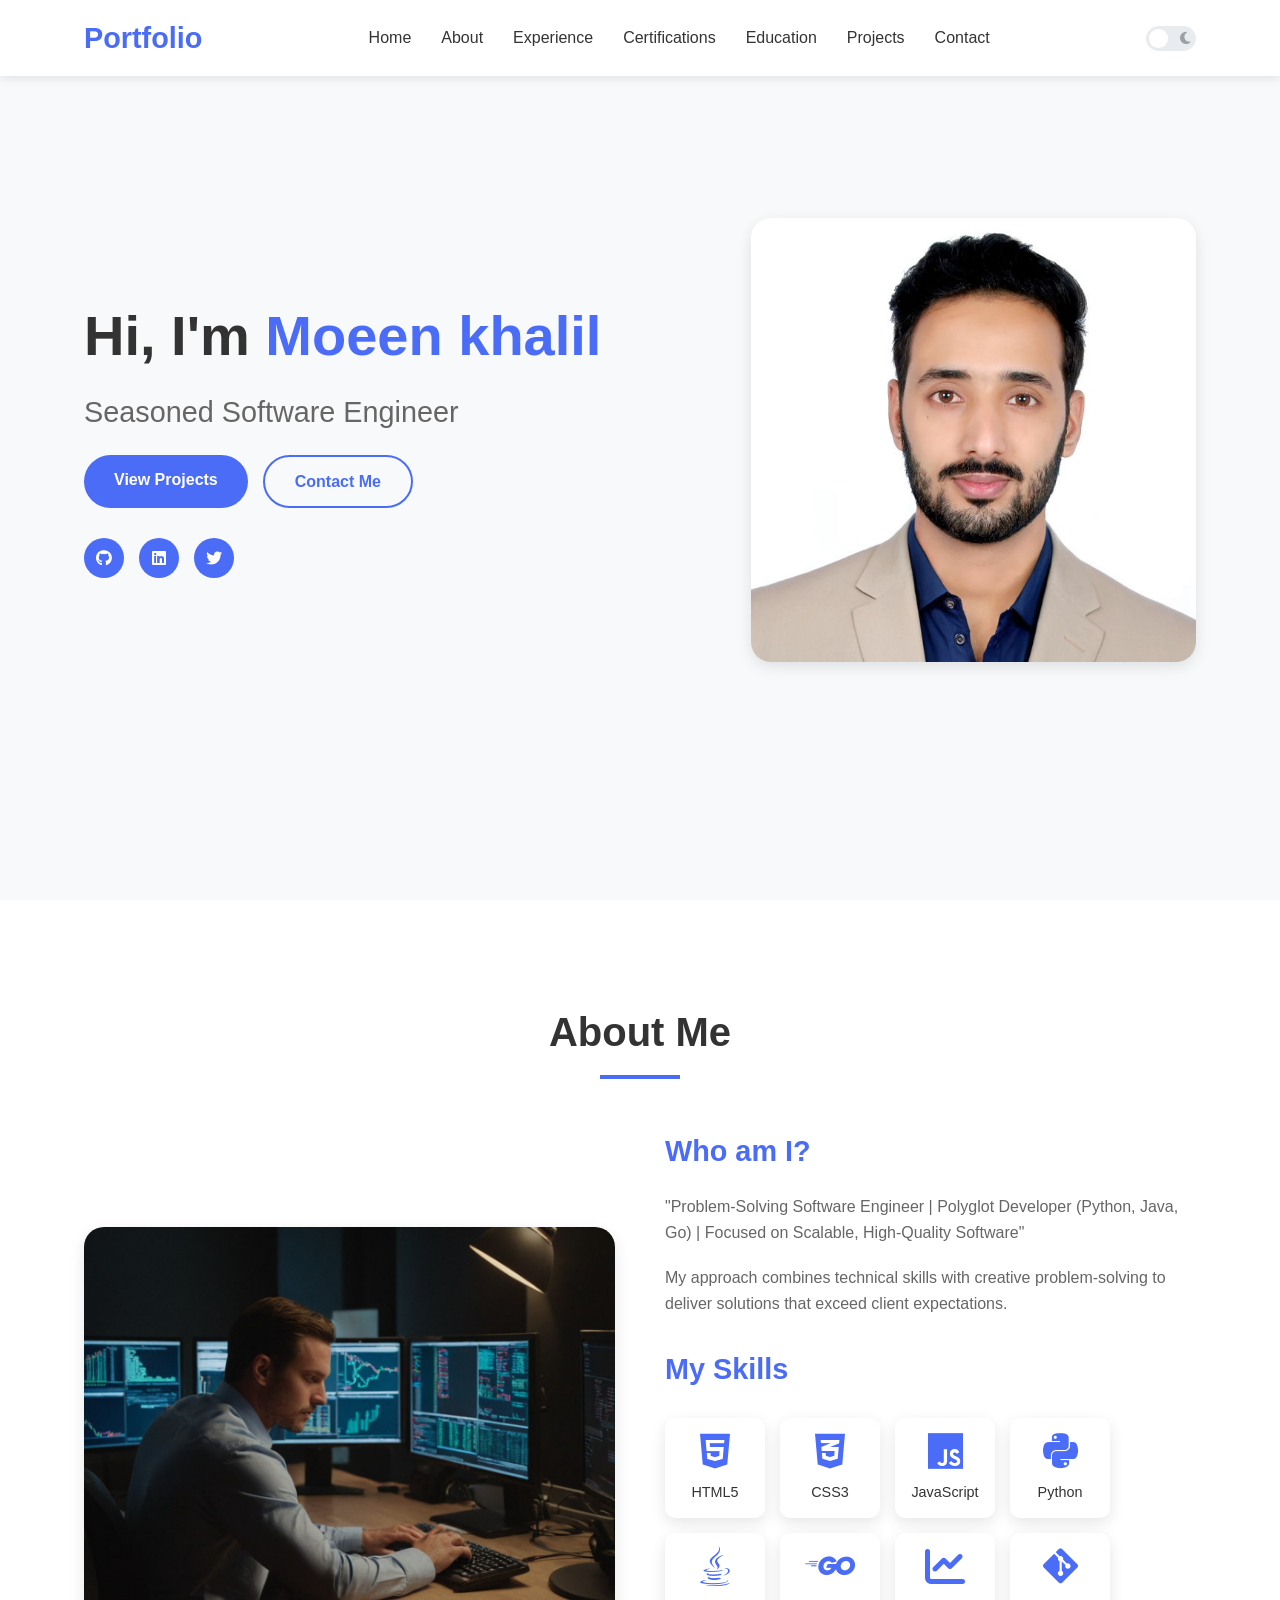
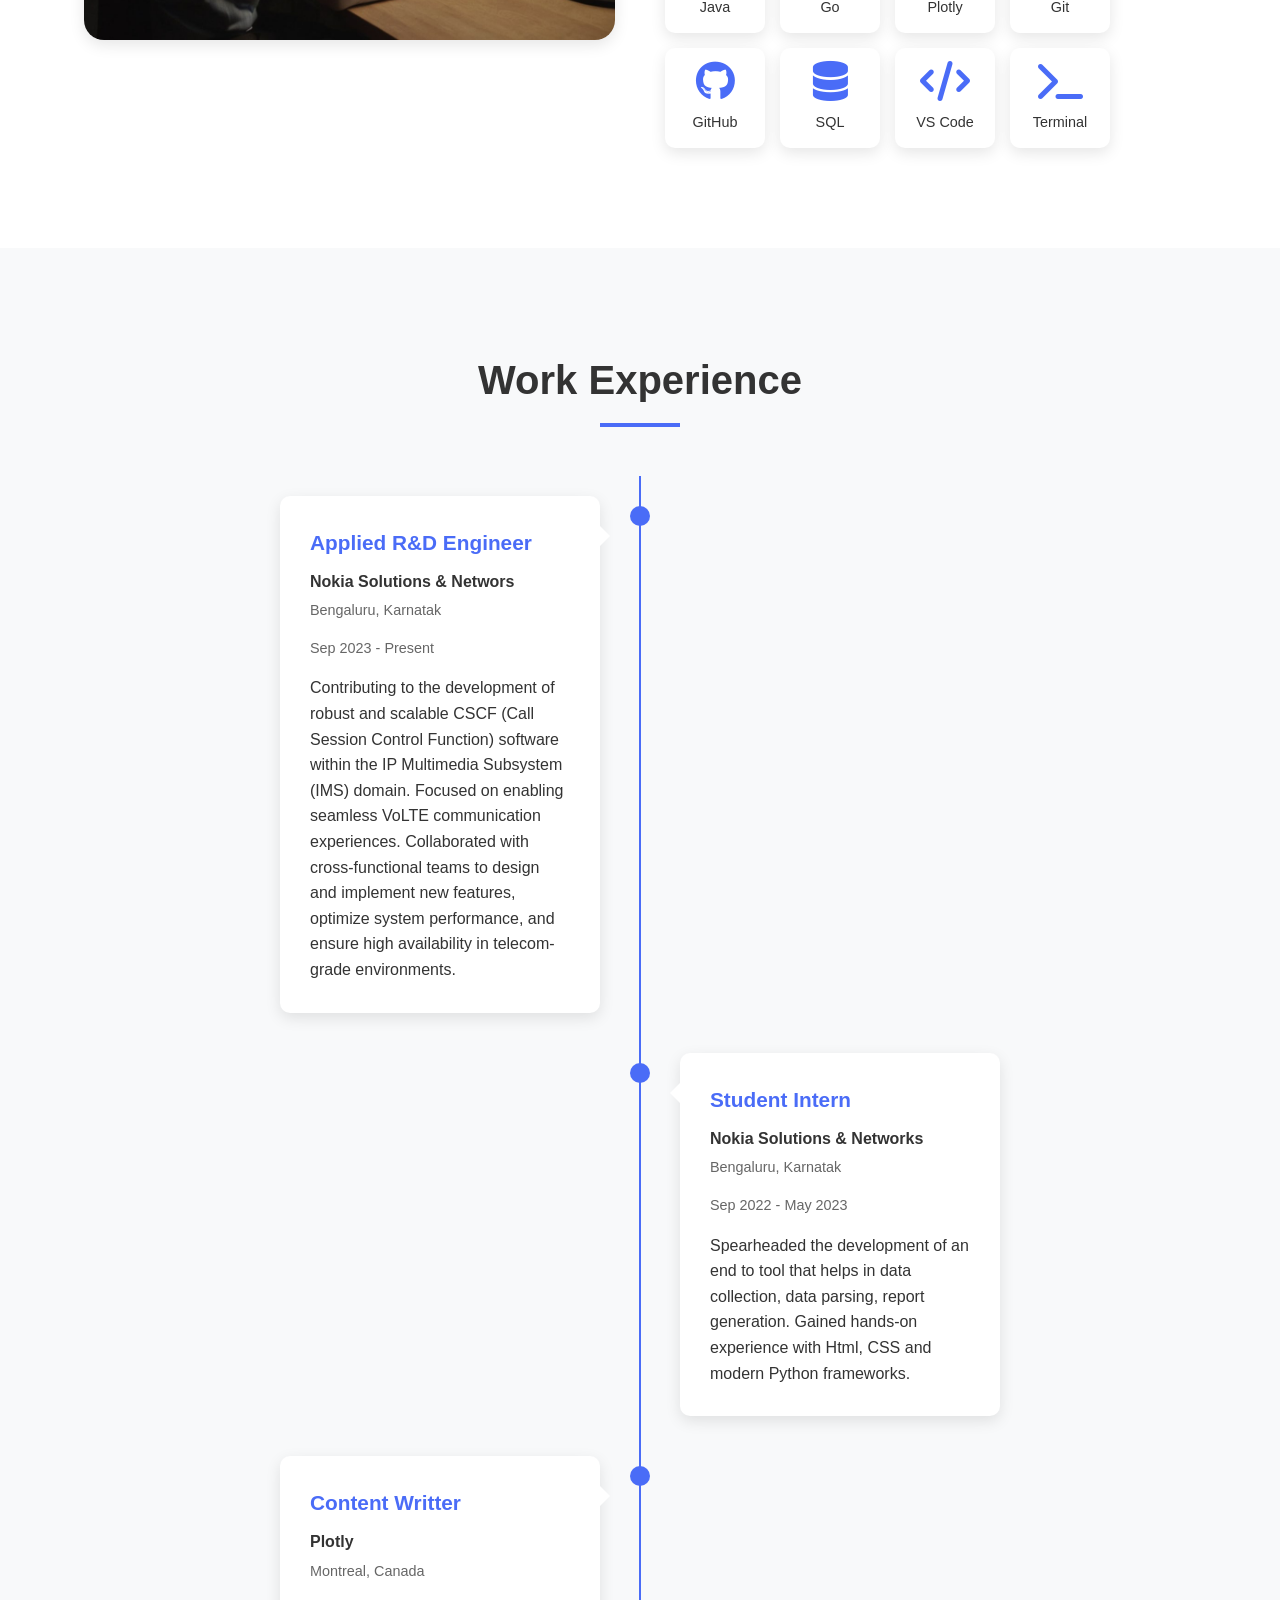
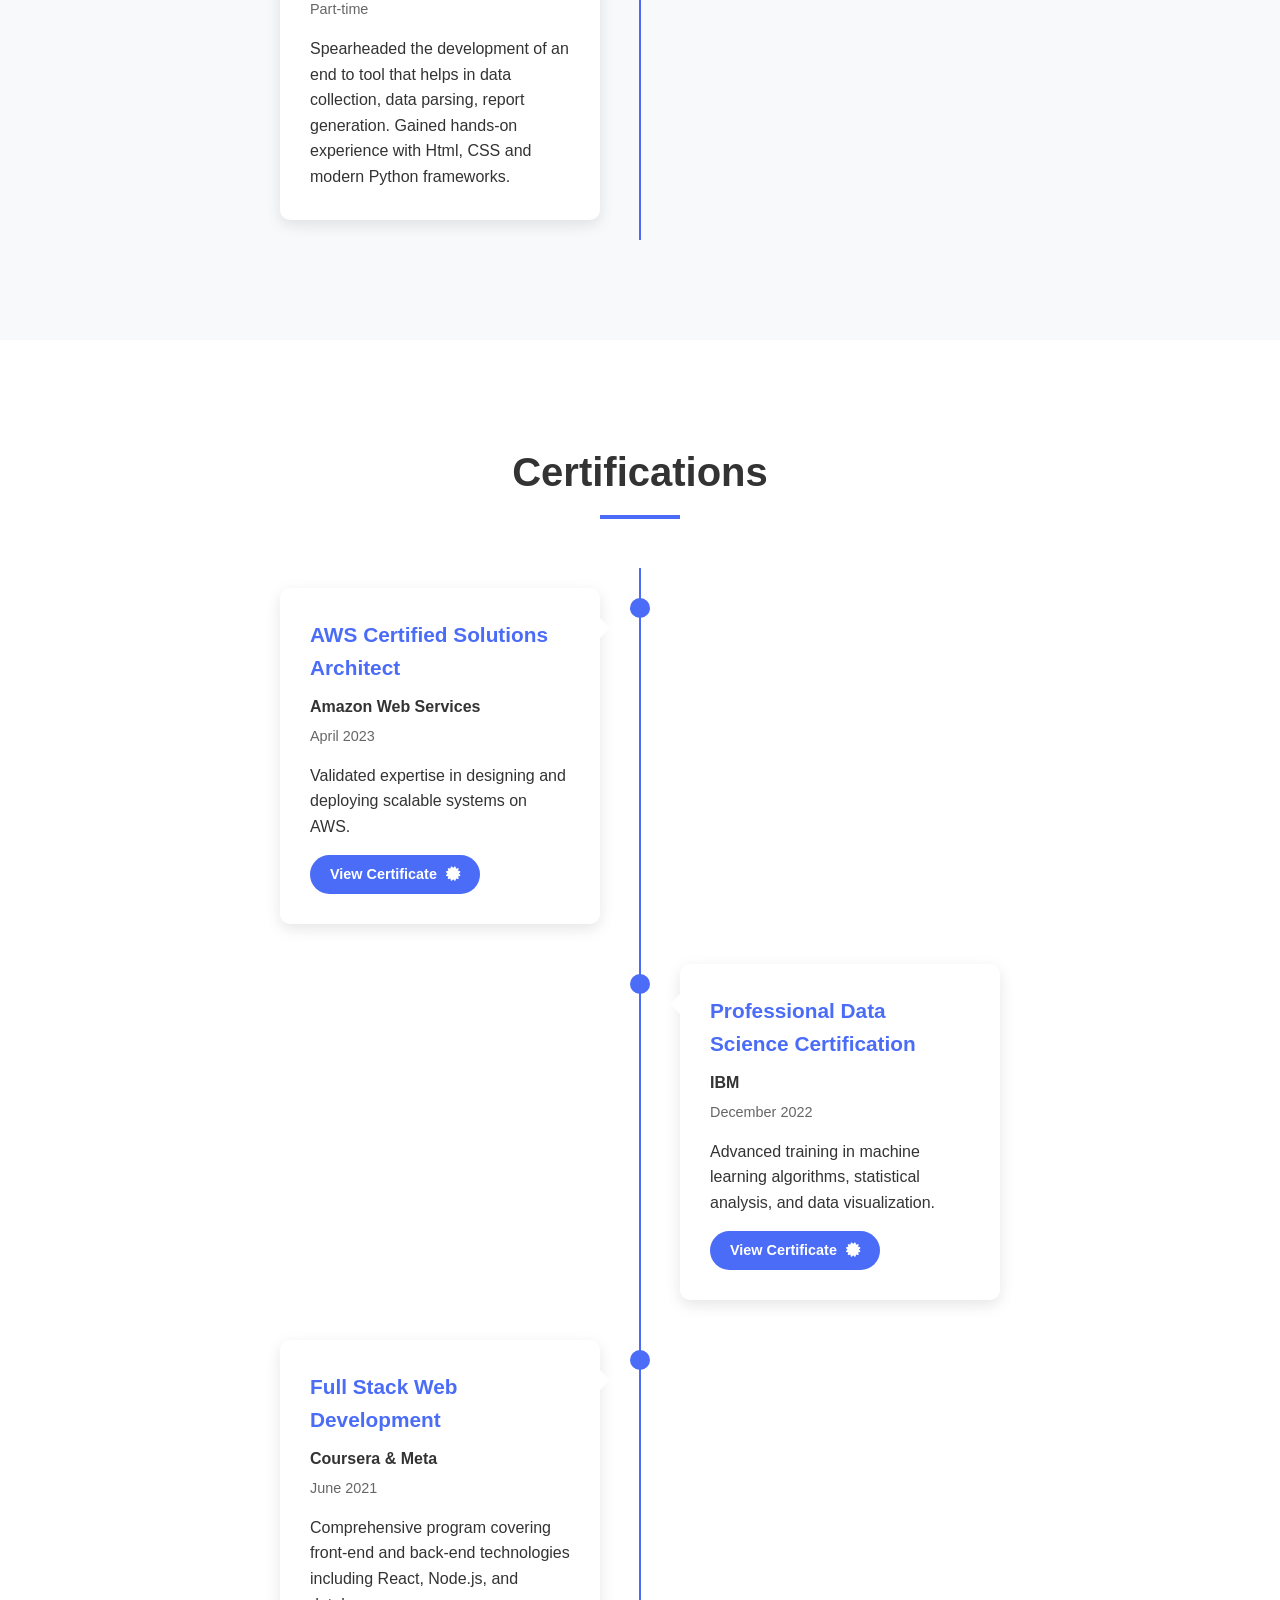
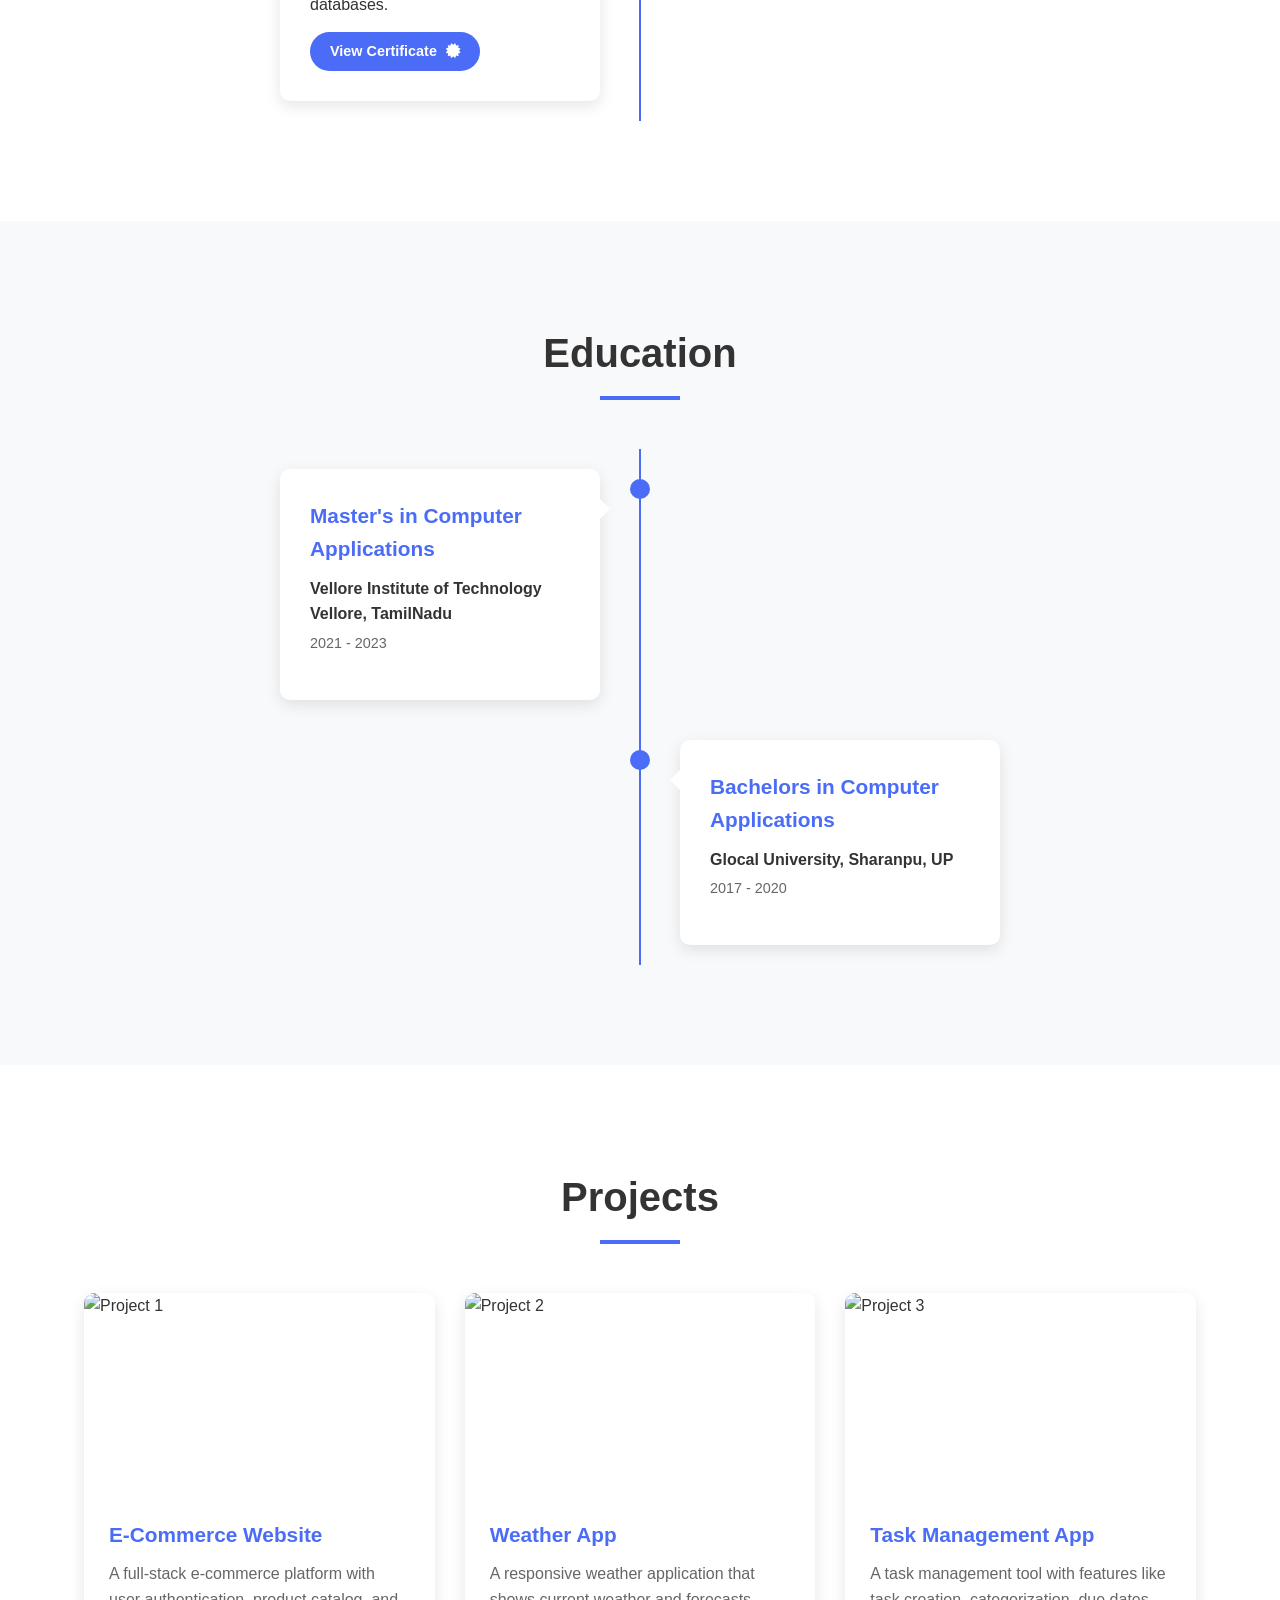
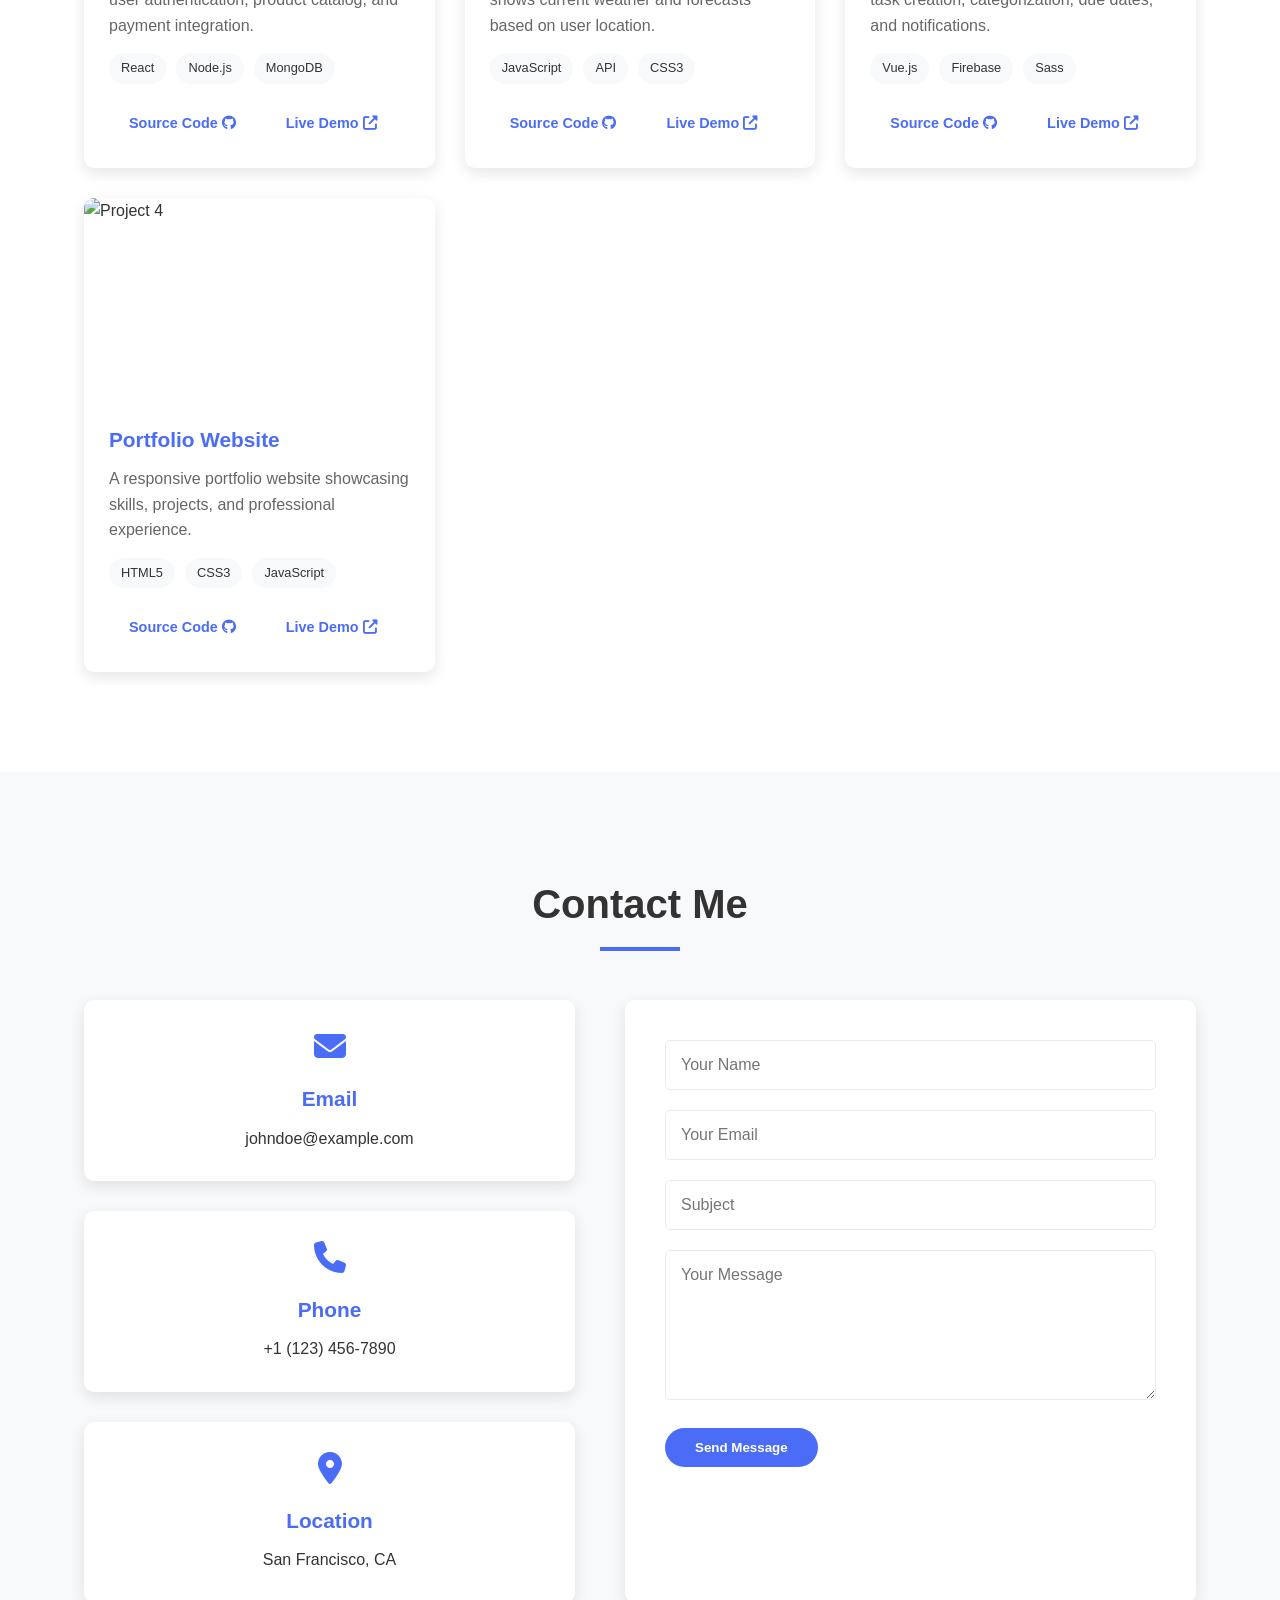
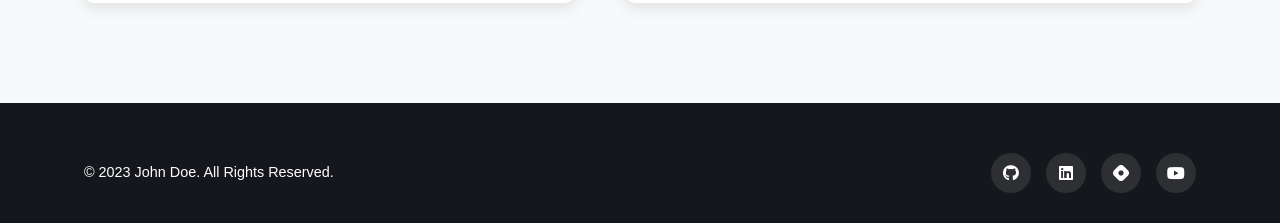
==== index.html @ 7e14ad63 "Initial commit: upload portfolio project" ====
<!DOCTYPE html>
<html lang="en">
<head>
    <meta charset="UTF-8">
    <meta name="viewport" content="width=device-width, initial-scale=1.0">
    <title>My Portfolio</title>
    <link rel="stylesheet" href="css/styles.css">
    <link rel="stylesheet" href="https://cdnjs.cloudflare.com/ajax/libs/font-awesome/6.4.0/css/all.min.css">
</head>
<body>
    <!-- Header Section -->
    <header>
        <div class="container">
            <nav>
                <div class="logo">
                    <h1>Portfolio</h1>
                </div>
                <ul class="nav-links">
                    <li><a href="#home">Home</a></li>
                    <li><a href="#about">About</a></li>
                    <li><a href="#experience">Experience</a></li>
                    <li><a href="#certifications">Certifications</a></li>
                    <li><a href="#education">Education</a></li>
                    <li><a href="#projects">Projects</a></li>
                    <li><a href="#contact">Contact</a></li>
                </ul>
                <div class="theme-toggle">
                    <input type="checkbox" id="theme-toggle-checkbox">
                    <label for="theme-toggle-checkbox" class="theme-toggle-label">
                        <i class="fas fa-sun"></i>
                        <i class="fas fa-moon"></i>
                        <span class="toggle-ball"></span>
                    </label>
                </div>
                <div class="hamburger">
                    <div class="bar"></div>
                    <div class="bar"></div>
                    <div class="bar"></div>
                </div>
            </nav>
        </div>
    </header>

    <!-- Hero Section -->
    <section id="home" class="hero">
        <div class="container">
            <div class="hero-content">
                <h1>Hi, I'm <span class="highlight">Moeen khalil</span></h1>
                <h2>Seasoned Software Engineer</h2>
                <!-- <p>I create beautiful and functional websites with modern technologies.</p> -->
                <div class="hero-buttons">
                    <a href="#projects" class="btn btn-primary">View Projects</a>
                    <a href="#contact" class="btn btn-secondary">Contact Me</a>
                </div>
                <div class="social-links">
                    <a href="https://github.com/moeen-ul-islam" target="_blank"><i class="fab fa-github"></i></a>
                    <a href="https://www.linkedin.com/in/moeenkhalil/" target="_blank"><i class="fab fa-linkedin"></i></a>
                    <a href="https://x.com/@moeenulislam_" target="_blank"><i class="fab fa-twitter"></i></a>
                    <!-- <a href="#" target="_blank"><i class="fab fa-instagram"></i></a> -->
                </div>
            </div>
            <div class="hero-image">
                <img src="images/profile.jpg" alt="Profile Photo">
            </div>
        </div>
    </section>

    <!-- About Section -->
    <section id="about" class="about">
        <div class="container">
            <h2 class="section-title">About Me</h2>
            <div class="about-content">
                <div class="about-image">
                    <img src="images/about.jpg" alt="About Me">
                </div>
                <div class="about-text">
                    <h3>Who am I?</h3>
                    <p>"Problem-Solving Software Engineer | Polyglot Developer (Python, Java, Go) | Focused on Scalable, High-Quality Software"</p>
                    <p>My approach combines technical skills with creative problem-solving to deliver solutions that exceed client expectations.</p>
                    <div class="skills">
                        <h3>My Skills</h3>
                        <div class="skills-container">
                            <!-- Programming Languages -->
                            <div class="skill-card">
                                <i class="fab fa-html5"></i>
                                <span>HTML5</span>
                            </div>
                            <div class="skill-card">
                                <i class="fab fa-css3-alt"></i>
                                <span>CSS3</span>
                            </div>
                            <div class="skill-card">
                                <i class="fab fa-js"></i>
                                <span>JavaScript</span>
                            </div>
                            <div class="skill-card">
                                <i class="fab fa-python"></i>
                                <span>Python</span>
                            </div>
                            <div class="skill-card">
                                <i class="fab fa-java"></i>
                                <span>Java</span>
                            </div>
                            
                            <!-- Frameworks & Libraries -->
                            <div class="skill-card">
                                <i class="fab fa-golang"></i>
                                <span>Go</span>
                            </div>
                            <div class="skill-card">
                                <i class="fas fa-chart-line"></i>
                                <span>Plotly</span>
                            </div>
                            
                            <!-- Tools & Technologies -->
                            <div class="skill-card">
                                <i class="fab fa-git-alt"></i>
                                <span>Git</span>
                            </div>
                            <div class="skill-card">
                                <i class="fab fa-github"></i>
                                <span>GitHub</span>
                            </div>
                            <div class="skill-card">
                                <i class="fas fa-database"></i>
                                <span>SQL</span>
                            </div>
                            <div class="skill-card">
                                <i class="fas fa-code"></i>
                                <span>VS Code</span>
                            </div>
                            <div class="skill-card">
                                <i class="fas fa-terminal"></i>
                                <span>Terminal</span>
                            </div>
                        </div>
                    </div>
                </div>
            </div>
        </div>
    </section>

    <!-- Experience Section -->
    <section id="experience" class="experience">
        <div class="container">
            <h2 class="section-title">Work Experience</h2>
            <div class="timeline">
                <div class="timeline-item">
                    <div class="timeline-dot"></div>
                    <div class="timeline-content">
                        <h3>Applied R&D Engineer</h3>
                        <h4>Nokia Solutions & Networs</h4>
                        <p class="period">Bengaluru, Karnatak</p>
                        <p class="period">Sep 2023 - Present</p>
                        <p>Contributing to the development of robust and scalable CSCF (Call Session Control Function) software within the IP Multimedia Subsystem (IMS) domain. Focused on enabling seamless VoLTE communication experiences. Collaborated with cross-functional teams to design and implement new features, optimize system performance, and ensure high availability in telecom-grade environments.</p>
                    </div>
                </div>
                <div class="timeline-item">
                    <div class="timeline-dot"></div>
                    <div class="timeline-content">
                        <h3>Student Intern</h3>
                        <h4>Nokia Solutions & Networks</h4>
                        <p class="period">Bengaluru, Karnatak</p>
                        <p class="period">Sep 2022 - May 2023</p>
                        <p>Spearheaded the development of an end to tool that helps in data collection, data parsing, report generation. Gained hands-on experience with Html, CSS and modern Python frameworks.</p>
                    </div>
                </div>
                <div class="timeline-item">
                    <div class="timeline-dot"></div>
                    <div class="timeline-content">
                        <h3>Content Writter</h3>
                        <h4>Plotly</h4>
                        <p class="period">Montreal, Canada</p>
                        <p class="period">Part-time</p>
                        <p>Spearheaded the development of an end to tool that helps in data collection, data parsing, report generation. Gained hands-on experience with Html, CSS and modern Python frameworks.</p>
                    </div>
                </div>
            </div>
        </div>
    </section>

    <!-- Certifications Section -->
    <section id="certifications" class="certifications">
        <div class="container">
            <h2 class="section-title">Certifications</h2>
            <div class="timeline">
                <div class="timeline-item">
                    <div class="timeline-dot"></div>
                    <div class="timeline-content">
                        <h3>AWS Certified Solutions Architect</h3>
                        <h4>Amazon Web Services</h4>
                        <p class="period">April 2023</p>
                        <p>Validated expertise in designing and deploying scalable systems on AWS.</p>
                        <a href="#" target="_blank" class="btn btn-sm cert-btn">View Certificate <i class="fas fa-certificate"></i></a>
                    </div>
                </div>
                <div class="timeline-item">
                    <div class="timeline-dot"></div>
                    <div class="timeline-content">
                        <h3>Professional Data Science Certification</h3>
                        <h4>IBM</h4>
                        <p class="period">December 2022</p>
                        <p>Advanced training in machine learning algorithms, statistical analysis, and data visualization.</p>
                        <a href="#" target="_blank" class="btn btn-sm cert-btn">View Certificate <i class="fas fa-certificate"></i></a>
                    </div>
                </div>
                <div class="timeline-item">
                    <div class="timeline-dot"></div>
                    <div class="timeline-content">
                        <h3>Full Stack Web Development</h3>
                        <h4>Coursera & Meta</h4>
                        <p class="period">June 2021</p>
                        <p>Comprehensive program covering front-end and back-end technologies including React, Node.js, and databases.</p>
                        <a href="#" target="_blank" class="btn btn-sm cert-btn">View Certificate <i class="fas fa-certificate"></i></a>
                    </div>
                </div>
            </div>
        </div>
    </section>

    <!-- Education Section -->
    <section id="education" class="education">
        <div class="container">
            <h2 class="section-title">Education</h2>
            <div class="timeline">
                <div class="timeline-item">
                    <div class="timeline-dot"></div>
                    <div class="timeline-content">
                        <h3>Master's in Computer Applications</h3>
                        <h4>Vellore Institute of Technology Vellore, TamilNadu</h4>
                        <p class="period">2021 - 2023</p>
                        <!-- <p>DSA, DBMS, OOSE, Java, Python</p> -->
                    </div>
                </div>
                <div class="timeline-item">
                    <div class="timeline-dot"></div>
                    <div class="timeline-content">
                        <h3>Bachelors in Computer Applications</h3>
                        <h4>Glocal University, Sharanpu, UP</h4>
                        <p class="period">2017 - 2020</p>
                        <!-- <p>Focused on software development methodologies and full-stack development.</p> -->
                    </div>
                </div>
            </div>
        </div>
    </section>

    <!-- Projects Section -->
    <section id="projects" class="projects">
        <div class="container">
            <h2 class="section-title">Projects</h2>
            <div class="projects-grid">
                <div class="project-card">
                    <div class="project-image">
                        <img src="images/project1.jpg" alt="Project 1">
                    </div>
                    <div class="project-info">
                        <h3>E-Commerce Website</h3>
                        <p>A full-stack e-commerce platform with user authentication, product catalog, and payment integration.</p>
                        <div class="tech-stack">
                            <span>React</span>
                            <span>Node.js</span>
                            <span>MongoDB</span>
                        </div>
                        <div class="project-links">
                            <a href="https://github.com" target="_blank" class="btn btn-sm">Source Code <i class="fab fa-github"></i></a>
                            <a href="#" target="_blank" class="btn btn-sm">Live Demo <i class="fas fa-external-link-alt"></i></a>
                        </div>
                    </div>
                </div>
                <div class="project-card">
                    <div class="project-image">
                        <img src="images/project2.jpg" alt="Project 2">
                    </div>
                    <div class="project-info">
                        <h3>Weather App</h3>
                        <p>A responsive weather application that shows current weather and forecasts based on user location.</p>
                        <div class="tech-stack">
                            <span>JavaScript</span>
                            <span>API</span>
                            <span>CSS3</span>
                        </div>
                        <div class="project-links">
                            <a href="https://github.com" target="_blank" class="btn btn-sm">Source Code <i class="fab fa-github"></i></a>
                            <a href="#" target="_blank" class="btn btn-sm">Live Demo <i class="fas fa-external-link-alt"></i></a>
                        </div>
                    </div>
                </div>
                <div class="project-card">
                    <div class="project-image">
                        <img src="images/project3.jpg" alt="Project 3">
                    </div>
                    <div class="project-info">
                        <h3>Task Management App</h3>
                        <p>A task management tool with features like task creation, categorization, due dates, and notifications.</p>
                        <div class="tech-stack">
                            <span>Vue.js</span>
                            <span>Firebase</span>
                            <span>Sass</span>
                        </div>
                        <div class="project-links">
                            <a href="https://github.com" target="_blank" class="btn btn-sm">Source Code <i class="fab fa-github"></i></a>
                            <a href="#" target="_blank" class="btn btn-sm">Live Demo <i class="fas fa-external-link-alt"></i></a>
                        </div>
                    </div>
                </div>
                <div class="project-card">
                    <div class="project-image">
                        <img src="images/project4.jpg" alt="Project 4">
                    </div>
                    <div class="project-info">
                        <h3>Portfolio Website</h3>
                        <p>A responsive portfolio website showcasing skills, projects, and professional experience.</p>
                        <div class="tech-stack">
                            <span>HTML5</span>
                            <span>CSS3</span>
                            <span>JavaScript</span>
                        </div>
                        <div class="project-links">
                            <a href="https://github.com" target="_blank" class="btn btn-sm">Source Code <i class="fab fa-github"></i></a>
                            <a href="#" target="_blank" class="btn btn-sm">Live Demo <i class="fas fa-external-link-alt"></i></a>
                        </div>
                    </div>
                </div>
            </div>
        </div>
    </section>

    <!-- Contact Section -->
    <section id="contact" class="contact">
        <div class="container">
            <h2 class="section-title">Contact Me</h2>
            <div class="contact-content">
                <div class="contact-info">
                    <div class="contact-item">
                        <i class="fas fa-envelope"></i>
                        <h3>Email</h3>
                        <p>johndoe@example.com</p>
                    </div>
                    <div class="contact-item">
                        <i class="fas fa-phone"></i>
                        <h3>Phone</h3>
                        <p>+1 (123) 456-7890</p>
                    </div>
                    <div class="contact-item">
                        <i class="fas fa-map-marker-alt"></i>
                        <h3>Location</h3>
                        <p>San Francisco, CA</p>
                    </div>
                </div>
                <div class="contact-form">
                    <form id="contact-form" action="https://formsubmit.co/your-email@example.com" method="POST">
                        <!-- FormSubmit configuration -->
                        <input type="hidden" name="_subject" value="New Portfolio Contact!">
                        <input type="hidden" name="_template" value="table">
                        <input type="hidden" name="_captcha" value="false">
                        <input type="hidden" name="_next" value="https://yourwebsite.com/thanks.html">
                        
                        <div class="form-group">
                            <input type="text" id="name" name="name" placeholder="Your Name" required>
                        </div>
                        <div class="form-group">
                            <input type="email" id="email" name="email" placeholder="Your Email" required>
                        </div>
                        <div class="form-group">
                            <input type="text" id="subject" name="subject" placeholder="Subject" required>
                        </div>
                        <div class="form-group">
                            <textarea id="message" name="message" placeholder="Your Message" required></textarea>
                        </div>
                        <button type="submit" class="btn btn-primary">Send Message</button>
                    </form>
                </div>
            </div>
        </div>
    </section>

    <!-- Footer -->
    <footer>
        <div class="container">
            <div class="footer-content">
                <div class="copyright">
                    <p>&copy; 2023 John Doe. All Rights Reserved.</p>
                </div>
                <div class="social-links">
                    <a href="#" target="_blank"><i class="fab fa-github"></i></a>
                    <a href="#" target="_blank"><i class="fab fa-linkedin"></i></a>
                    <a href="#" target="_blank"><i class="fab fa-hashnode"></i></a>
                    <a href="#" target="_blank"><i class="fab fa-youtube"></i></a>
                </div>
            </div>
        </div>
    </footer>

    <script src="js/script.js"></script>
</body>
</html>
---- css/styles.css ----
/* General Styles */
:root {
    /* Light Theme Colors (Default) */
    --primary-color: #4a6cf7;
    --primary-dark: #3755d3;
    --secondary-color: #15171c;
    --text-color: #333;
    --text-light: #666;
    --background-color: #fff;
    --background-alt: #f8f9fa;
    --border-color: #e9ecef;
    --card-bg: #fff;
    --success-color: #28a745;
    --danger-color: #dc3545;
    --warning-color: #ffc107;
    --max-width: 1200px;
    --transition: all 0.3s ease;
    --box-shadow: 0 5px 15px rgba(0, 0, 0, 0.1);
    --header-bg: rgba(255, 255, 255, 0.95);
    --toggle-bg: #e9ecef;
    --toggle-dark: #6e7985;
}

[data-theme="dark"] {
    /* Dark Theme Colors */
    --primary-color: #5c7bf7;
    --primary-dark: #4a6cf7;
    --secondary-color: #131419;
    --text-color: #f0f0f0;
    --text-light: #c0c0c0;
    --background-color: #1a1d23;
    --background-alt: #22262f;
    --border-color: #2d343f;
    --card-bg: #22262f;
    --box-shadow: 0 5px 15px rgba(0, 0, 0, 0.3);
    --header-bg: rgba(26, 29, 35, 0.95);
    --toggle-bg: #3a4151;
    --toggle-dark: #131419;
}

* {
    margin: 0;
    padding: 0;
    box-sizing: border-box;
}

html {
    scroll-behavior: smooth;
}

body {
    font-family: 'Segoe UI', Tahoma, Geneva, Verdana, sans-serif;
    line-height: 1.6;
    color: var(--text-color);
    background-color: var(--background-color);
    transition: background-color 0.3s ease, color 0.3s ease;
}

a {
    text-decoration: none;
    color: var(--primary-color);
    transition: var(--transition);
}

a:hover {
    color: var(--primary-dark);
}

ul {
    list-style: none;
}

img {
    max-width: 100%;
    height: auto;
}

.container {
    width: 90%;
    max-width: var(--max-width);
    margin: 0 auto;
    padding: 0 20px;
}

.section-title {
    text-align: center;
    font-size: 2.5rem;
    margin-bottom: 4rem;
    position: relative;
}

.section-title::after {
    content: '';
    display: block;
    width: 80px;
    height: 4px;
    background-color: var(--primary-color);
    position: absolute;
    bottom: -15px;
    left: 50%;
    transform: translateX(-50%);
}

section {
    padding: 100px 0;
}

section:nth-child(even) {
    background-color: var(--background-alt);
}

.btn {
    display: inline-block;
    padding: 12px 30px;
    border-radius: 50px;
    text-align: center;
    font-weight: 600;
    cursor: pointer;
    transition: var(--transition);
    border: none;
}

.btn-primary {
    background-color: var(--primary-color);
    color: white;
}

.btn-primary:hover {
    background-color: var(--primary-dark);
    color: white;
    transform: translateY(-3px);
    box-shadow: 0 5px 15px rgba(74, 108, 247, 0.4);
}

.btn-secondary {
    background-color: transparent;
    border: 2px solid var(--primary-color);
    color: var(--primary-color);
}

.btn-secondary:hover {
    background-color: var(--primary-color);
    color: white;
    transform: translateY(-3px);
}

.btn-sm {
    padding: 8px 20px;
    font-size: 0.9rem;
}

.highlight {
    color: var(--primary-color);
}

/* Theme Toggle Styles */
.theme-toggle {
    margin-left: 20px;
    position: relative;
    display: flex;
    align-items: center;
}

#theme-toggle-checkbox {
    opacity: 0;
    position: absolute;
}

.theme-toggle-label {
    width: 50px;
    height: 25px;
    background-color: var(--toggle-bg);
    border-radius: 50px;
    position: relative;
    cursor: pointer;
    display: flex;
    justify-content: space-between;
    align-items: center;
    padding: 0 5px;
    transition: background-color 0.3s ease;
}

.theme-toggle-label .fa-sun {
    color: #ffd43b;
    font-size: 14px;
}

.theme-toggle-label .fa-moon {
    color: #9aa0a6;
    font-size: 14px;
}

.toggle-ball {
    position: absolute;
    width: 19px;
    height: 19px;
    background-color: white;
    border-radius: 50%;
    left: 3px;
    transition: transform 0.3s ease, background-color 0.3s ease;
}

#theme-toggle-checkbox:checked + .theme-toggle-label {
    background-color: var(--toggle-dark);
}

#theme-toggle-checkbox:checked + .theme-toggle-label .toggle-ball {
    transform: translateX(25px);
    background-color: var(--primary-color);
}

/* Header Styles */
header {
    position: fixed;
    top: 0;
    left: 0;
    width: 100%;
    background-color: var(--header-bg);
    box-shadow: 0 2px 10px rgba(0, 0, 0, 0.1);
    padding: 15px 0;
    z-index: 1000;
    transition: var(--transition);
}

header.scrolled {
    padding: 10px 0;
    background-color: var(--header-bg);
}

nav {
    display: flex;
    justify-content: space-between;
    align-items: center;
}

.logo h1 {
    font-size: 1.8rem;
    font-weight: 700;
    color: var(--primary-color);
}

.nav-links {
    display: flex;
}

.nav-links li {
    margin-left: 30px;
}

.nav-links a {
    color: var(--text-color);
    font-weight: 500;
    position: relative;
}

.nav-links a:hover {
    color: var(--primary-color);
}

.nav-links a::after {
    content: '';
    position: absolute;
    left: 0;
    bottom: -5px;
    width: 0;
    height: 2px;
    background-color: var(--primary-color);
    transition: var(--transition);
}

.nav-links a:hover::after {
    width: 100%;
}

.hamburger {
    display: none;
    cursor: pointer;
    margin-left: 20px;
}

.bar {
    display: block;
    width: 25px;
    height: 3px;
    margin: 5px auto;
    background-color: var(--text-color);
    transition: var(--transition);
}

/* Hero Section Styles */
.hero {
    height: 100vh;
    display: flex;
    align-items: center;
    padding-top: 80px;
    background-color: var(--background-alt);
    position: relative;
}

.hero .container {
    display: flex;
    justify-content: space-between;
    align-items: center;
}

.hero-content {
    flex: 1;
    max-width: 600px;
}

.hero-content h1 {
    font-size: 3.5rem;
    margin-bottom: 20px;
    font-weight: 700;
    line-height: 1.2;
}

.hero-content h2 {
    font-size: 1.8rem;
    margin-bottom: 20px;
    color: var(--text-light);
    font-weight: 500;
}

.hero-content p {
    font-size: 1.1rem;
    margin-bottom: 30px;
    color: var(--text-light);
}

.hero-buttons {
    display: flex;
    gap: 15px;
    margin-bottom: 30px;
}

.social-links {
    display: flex;
    gap: 15px;
}

.social-links a {
    display: flex;
    align-items: center;
    justify-content: center;
    width: 40px;
    height: 40px;
    border-radius: 50%;
    background-color: var(--primary-color);
    color: white;
    transition: var(--transition);
}

.social-links a:hover {
    background-color: var(--primary-dark);
    transform: translateY(-3px);
}

.hero-image {
    flex: 1;
    display: flex;
    justify-content: flex-end;
}

.hero-image img {
    max-width: 80%;
    border-radius: 20px;
    box-shadow: var(--box-shadow);
}

/* About Section Styles */
.about-content {
    display: flex;
    gap: 50px;
    align-items: center;
}

.about-image {
    flex: 1;
}

.about-image img {
    border-radius: 20px;
    box-shadow: var(--box-shadow);
}

.about-text {
    flex: 1;
}

.about-text h3 {
    font-size: 1.8rem;
    margin-bottom: 20px;
    color: var(--primary-color);
}

.about-text p {
    margin-bottom: 20px;
    color: var(--text-light);
}

.skills {
    margin-top: 30px;
}

.skill-item {
    margin-bottom: 20px;
}

.skill-item span {
    display: block;
    margin-bottom: 10px;
    font-weight: 500;
}

.skill-bar {
    display: none;
}

/* Education & Experience Sections */
.timeline {
    position: relative;
    max-width: 800px;
    margin: 0 auto;
}

.timeline::after {
    content: '';
    position: absolute;
    top: 0;
    bottom: 0;
    left: 50%;
    width: 2px;
    background-color: var(--primary-color);
    transform: translateX(-50%);
}

.timeline-item {
    position: relative;
    width: 50%;
    padding: 20px 40px;
    box-sizing: border-box;
}

.timeline-item:nth-child(odd) {
    left: 0;
}

.timeline-item:nth-child(even) {
    left: 50%;
}

.timeline-dot {
    position: absolute;
    width: 20px;
    height: 20px;
    background-color: var(--primary-color);
    border-radius: 50%;
    top: 30px;
    z-index: 1;
}

.timeline-item:nth-child(odd) .timeline-dot {
    right: -10px;
}

.timeline-item:nth-child(even) .timeline-dot {
    left: -10px;
}

.timeline-content {
    background-color: var(--card-bg);
    padding: 30px;
    border-radius: 10px;
    box-shadow: var(--box-shadow);
    position: relative;
}

.timeline-item:nth-child(odd) .timeline-content::after {
    content: '';
    position: absolute;
    border: 10px solid transparent;
    border-left-color: var(--card-bg);
    right: -20px;
    top: 30px;
}

.timeline-item:nth-child(even) .timeline-content::after {
    content: '';
    position: absolute;
    border: 10px solid transparent;
    border-right-color: var(--card-bg);
    left: -20px;
    top: 30px;
}

.timeline-content h3 {
    color: var(--primary-color);
    margin-bottom: 10px;
    font-size: 1.3rem;
}

.timeline-content h4 {
    margin-bottom: 5px;
}

.timeline-content .period {
    color: var(--text-light);
    font-size: 0.9rem;
    margin-bottom: 15px;
}

/* Projects Section Styles */
.projects-grid {
    display: grid;
    grid-template-columns: repeat(auto-fill, minmax(340px, 1fr));
    gap: 30px;
}

.project-card {
    background-color: var(--card-bg);
    border-radius: 10px;
    overflow: hidden;
    box-shadow: var(--box-shadow);
    transition: var(--transition);
}

.project-card:hover {
    transform: translateY(-10px);
    box-shadow: 0 15px 30px rgba(0, 0, 0, 0.15);
}

.project-image {
    height: 200px;
    overflow: hidden;
}

.project-image img {
    width: 100%;
    height: 100%;
    object-fit: cover;
    transition: var(--transition);
}

.project-card:hover .project-image img {
    transform: scale(1.1);
}

.project-info {
    padding: 25px;
}

.project-info h3 {
    margin-bottom: 10px;
    font-size: 1.3rem;
    color: var(--primary-color);
}

.project-info p {
    margin-bottom: 15px;
    color: var(--text-light);
}

.tech-stack {
    display: flex;
    flex-wrap: wrap;
    gap: 10px;
    margin-bottom: 20px;
}

.tech-stack span {
    background-color: var(--background-alt);
    color: var(--text-color);
    padding: 5px 12px;
    border-radius: 50px;
    font-size: 0.8rem;
    font-weight: 500;
}

.project-links {
    display: flex;
    gap: 10px;
}

/* Contact Section Styles */
.contact-content {
    display: flex;
    gap: 50px;
}

.contact-info {
    flex: 1;
    display: flex;
    flex-direction: column;
    gap: 30px;
}

.contact-item {
    display: flex;
    flex-direction: column;
    background-color: var(--card-bg);
    padding: 30px;
    border-radius: 10px;
    box-shadow: var(--box-shadow);
    text-align: center;
    transition: var(--transition);
}

.contact-item:hover {
    transform: translateY(-5px);
    box-shadow: 0 10px 25px rgba(0, 0, 0, 0.15);
}

.contact-item i {
    font-size: 2rem;
    color: var(--primary-color);
    margin-bottom: 20px;
}

.contact-item h3 {
    margin-bottom: 10px;
    font-size: 1.3rem;
    color: var(--primary-color);
}

.contact-form {
    flex: 1;
    background-color: var(--card-bg);
    padding: 40px;
    border-radius: 10px;
    box-shadow: var(--box-shadow);
}

.form-group {
    margin-bottom: 20px;
}

.form-group input,
.form-group textarea {
    width: 100%;
    padding: 15px;
    border: 1px solid var(--border-color);
    border-radius: 5px;
    font-family: inherit;
    font-size: 1rem;
    transition: var(--transition);
    background-color: var(--background-color);
    color: var(--text-color);
}

.form-group input:focus,
.form-group textarea:focus {
    outline: none;
    border-color: var(--primary-color);
}

.form-group textarea {
    height: 150px;
    resize: vertical;
}

/* Footer Styles */
footer {
    background-color: var(--secondary-color);
    color: white;
    padding: 50px 0 30px;
}

.footer-content {
    display: flex;
    justify-content: space-between;
    align-items: center;
}

.copyright p {
    font-size: 0.9rem;
}

footer .social-links a {
    background-color: rgba(255, 255, 255, 0.1);
}

footer .social-links a:hover {
    background-color: var(--primary-color);
}

/* Responsive Styles */
@media screen and (max-width: 992px) {
    .hero .container {
        flex-direction: column;
        text-align: center;
    }

    .hero-content {
        margin-bottom: 40px;
    }

    .hero-buttons {
        justify-content: center;
    }

    .social-links {
        justify-content: center;
    }

    .about-content {
        flex-direction: column;
    }

    .about-image {
        margin-bottom: 30px;
    }

    .timeline::after {
        left: 31px;
    }

    .timeline-item {
        width: 100%;
        padding-left: 70px;
        padding-right: 0;
    }

    .timeline-item:nth-child(even) {
        left: 0;
    }

    .timeline-item:nth-child(odd) .timeline-dot,
    .timeline-item:nth-child(even) .timeline-dot {
        left: 21px;
    }

    .timeline-item:nth-child(odd) .timeline-content::after {
        left: -20px;
        border-right-color: white;
        border-left-color: transparent;
    }

    .contact-content {
        flex-direction: column;
        gap: 30px;
    }

    .contact-info {
        flex-direction: row;
        flex-wrap: wrap;
    }

    .contact-item {
        flex-basis: calc(50% - 15px);
    }
}

@media screen and (max-width: 768px) {
    .hamburger {
        display: block;
    }

    .nav-links {
        position: fixed;
        top: -100%;
        left: 0;
        width: 100%;
        background-color: var(--background-color);
        flex-direction: column;
        align-items: center;
        padding: 20px 0;
        transition: var(--transition);
        box-shadow: 0 5px 10px rgba(0, 0, 0, 0.1);
    }

    .nav-links.active {
        top: 70px;
    }

    .nav-links li {
        margin: 15px 0;
    }

    .contact-item {
        flex-basis: 100%;
    }

    .footer-content {
        flex-direction: column;
        gap: 20px;
    }
    
    .theme-toggle {
        margin-right: 20px;
    }
}

@media screen and (max-width: 576px) {
    .section-title {
        font-size: 2rem;
        margin-bottom: 3rem;
    }

    .hero-content h1 {
        font-size: 2.5rem;
    }

    .hero-content h2 {
        font-size: 1.4rem;
    }

    .hero-buttons {
        flex-direction: column;
    }
}

/* Certification Button Styles */
.cert-btn {
    margin-top: 15px;
    display: inline-block;
    background-color: var(--primary-color);
    color: white;
}

.cert-btn:hover {
    background-color: var(--primary-dark);
    color: white;
    transform: translateY(-3px);
}

.cert-btn i {
    margin-left: 5px;
}

/* Skill Cards Styles */
.skills-container {
    display: flex;
    flex-wrap: wrap;
    gap: 15px;
    margin-top: 25px;
}

.skill-card {
    display: flex;
    flex-direction: column;
    align-items: center;
    justify-content: center;
    width: 100px;
    height: 100px;
    background-color: var(--card-bg);
    border-radius: 10px;
    box-shadow: var(--box-shadow);
    padding: 15px;
    transition: var(--transition);
}

.skill-card:hover {
    transform: translateY(-5px);
    box-shadow: 0 10px 25px rgba(0, 0, 0, 0.15);
    background-color: var(--primary-color);
    color: white;
}

.skill-card i {
    font-size: 2.5rem;
    margin-bottom: 10px;
    color: var(--primary-color);
    transition: var(--transition);
}

.skill-card:hover i {
    color: white;
}

.skill-card span {
    font-size: 0.9rem;
    font-weight: 500;
    text-align: center;
}
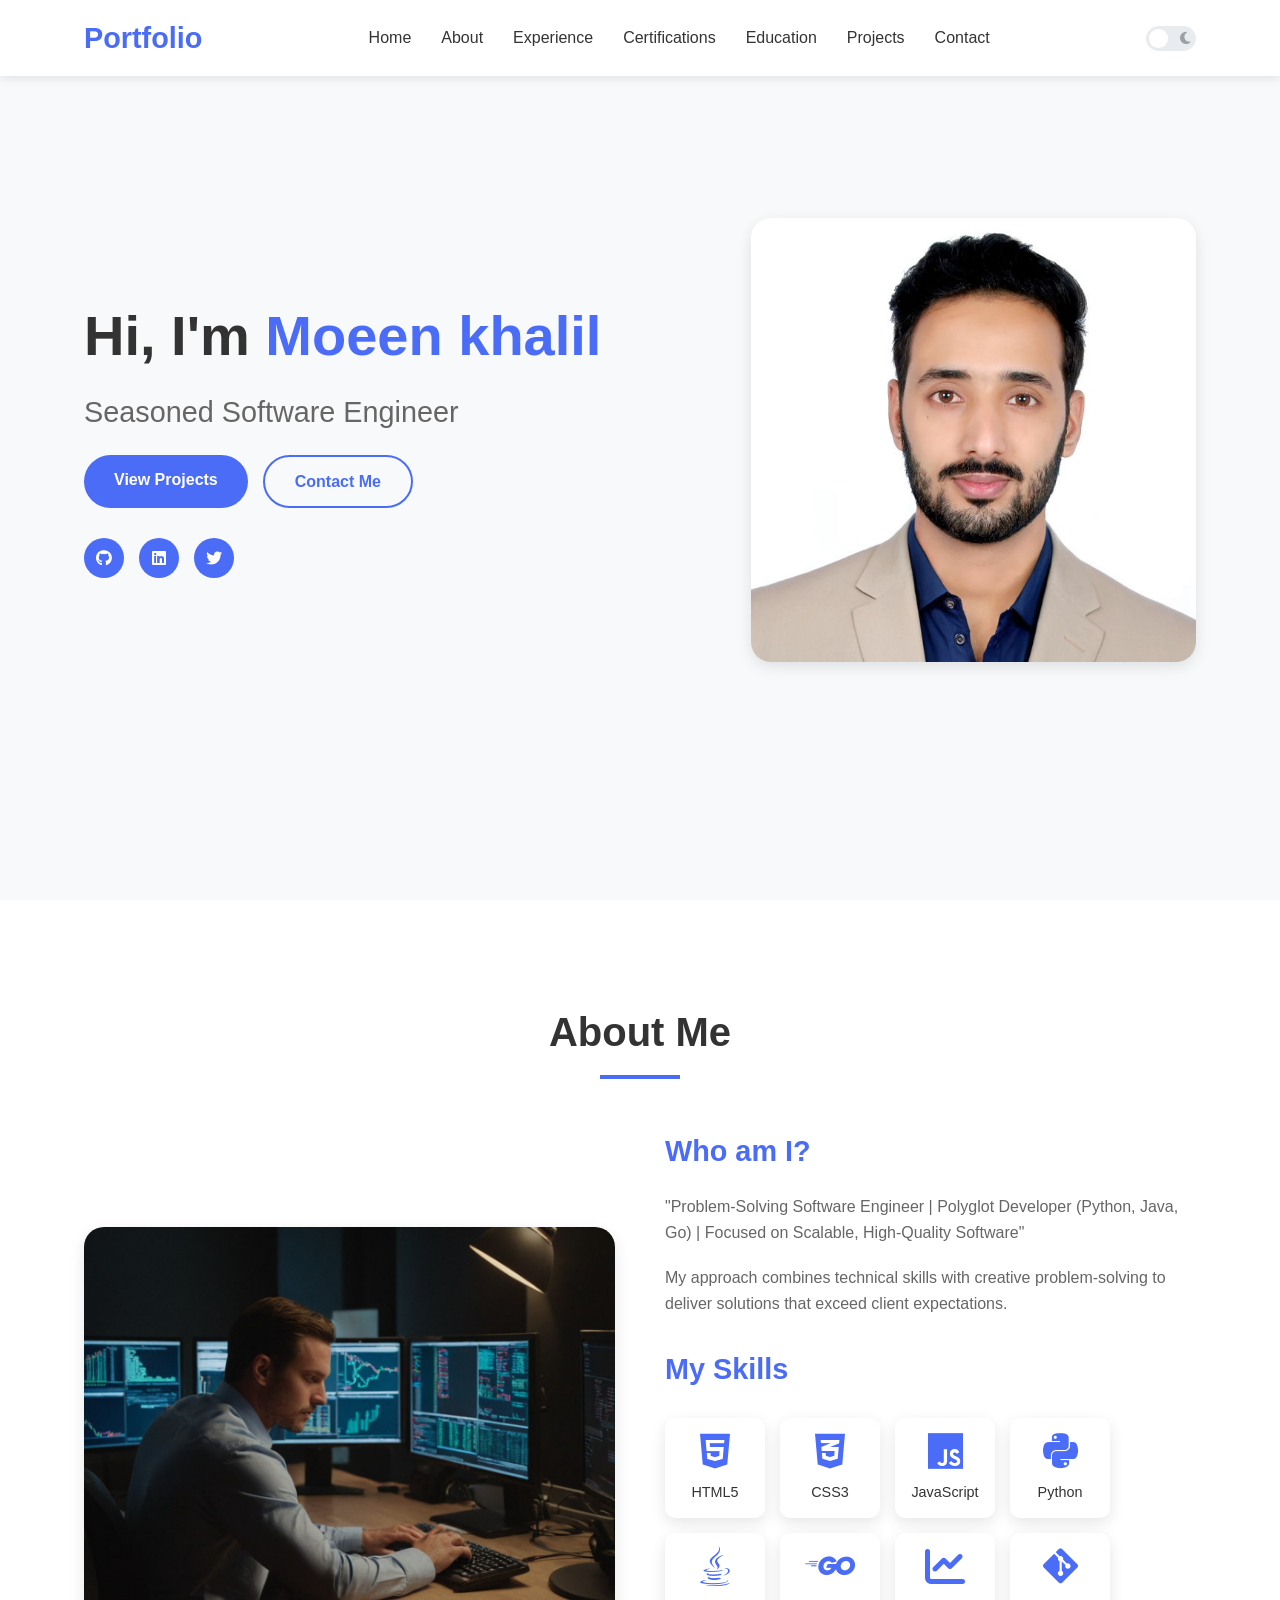
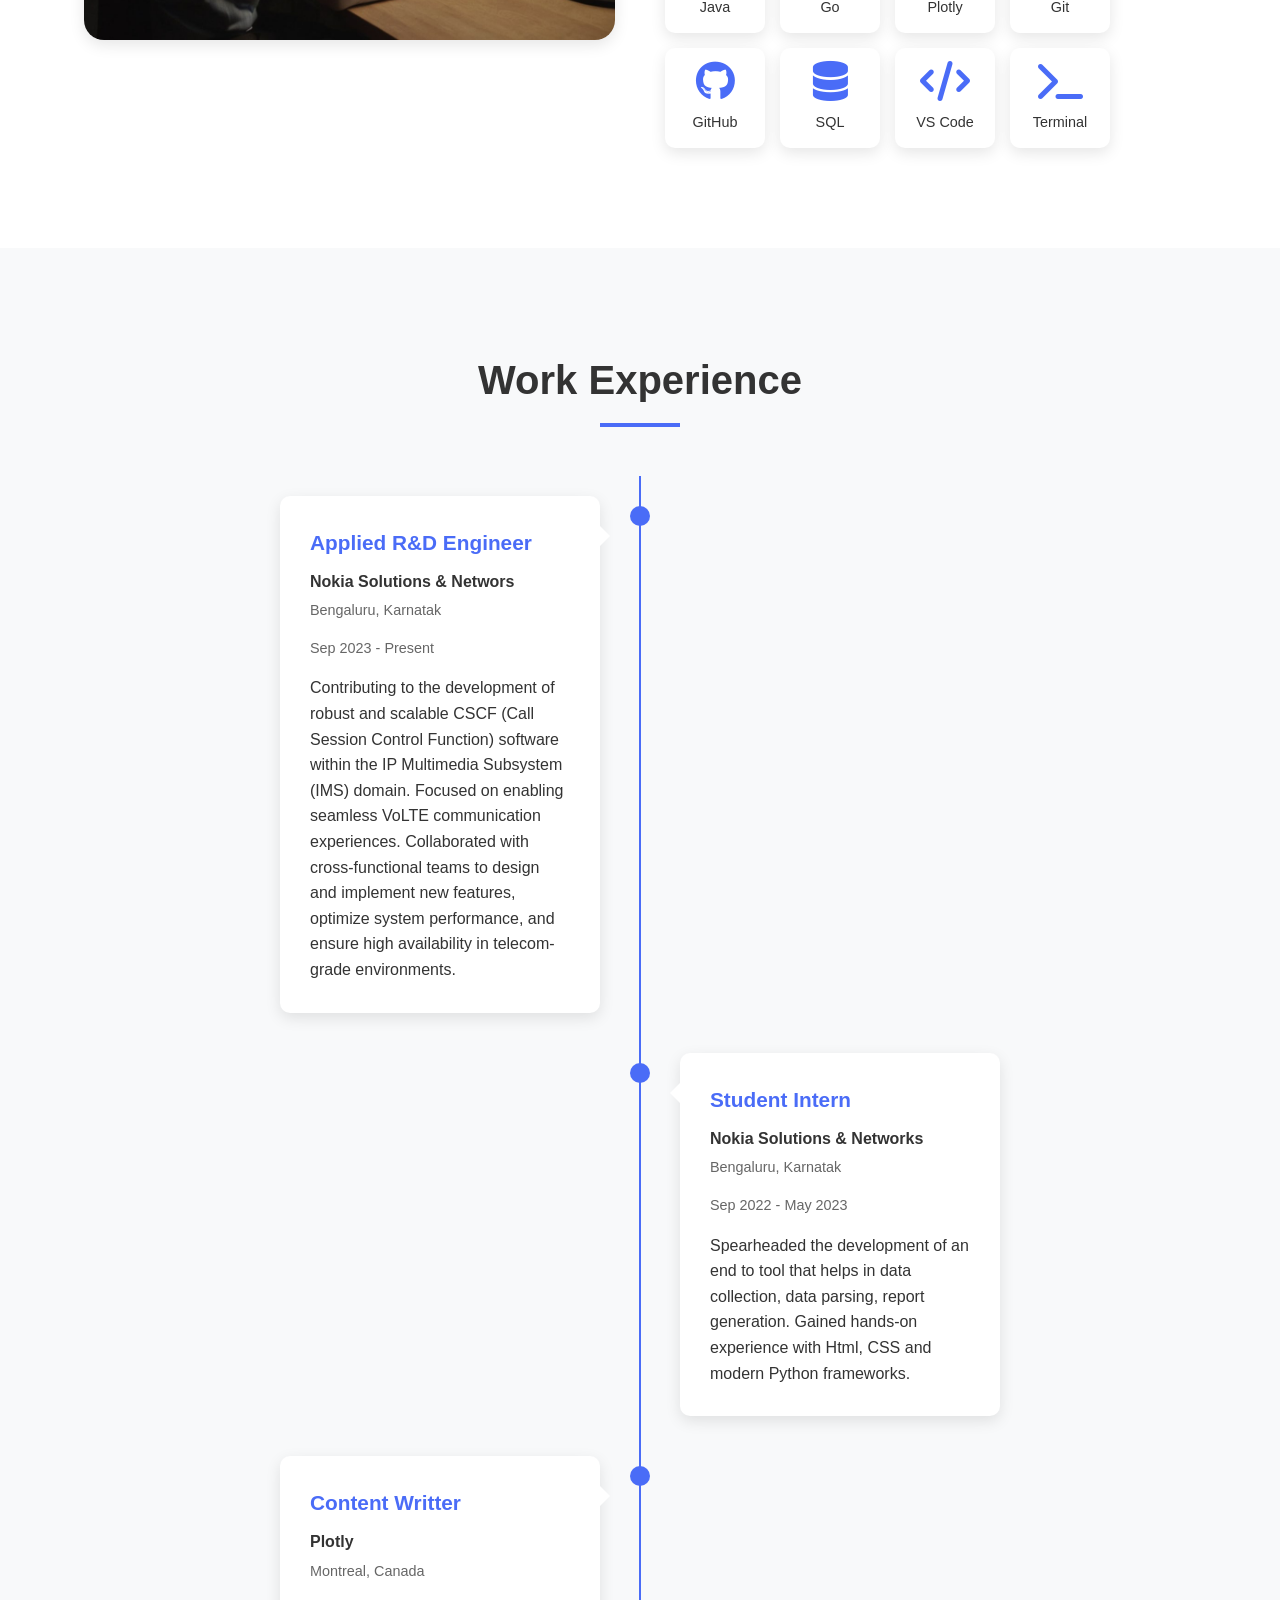
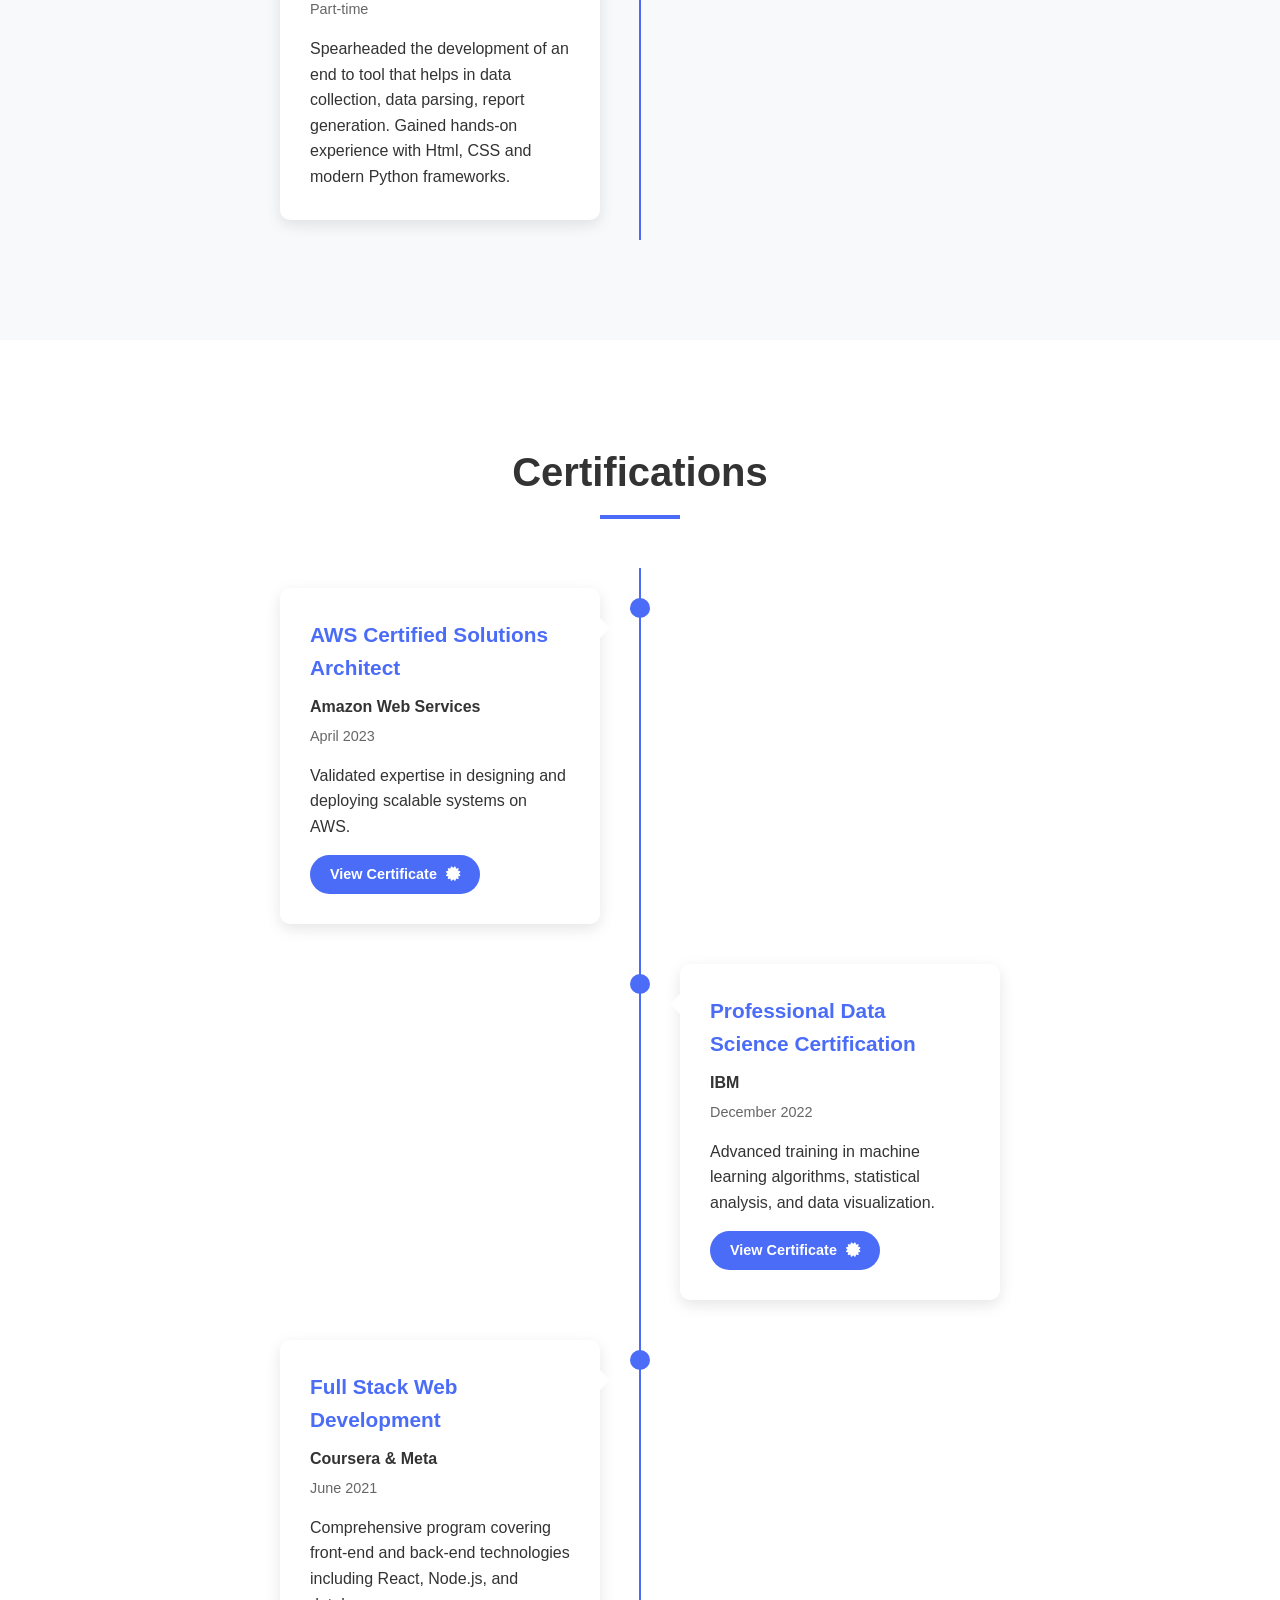
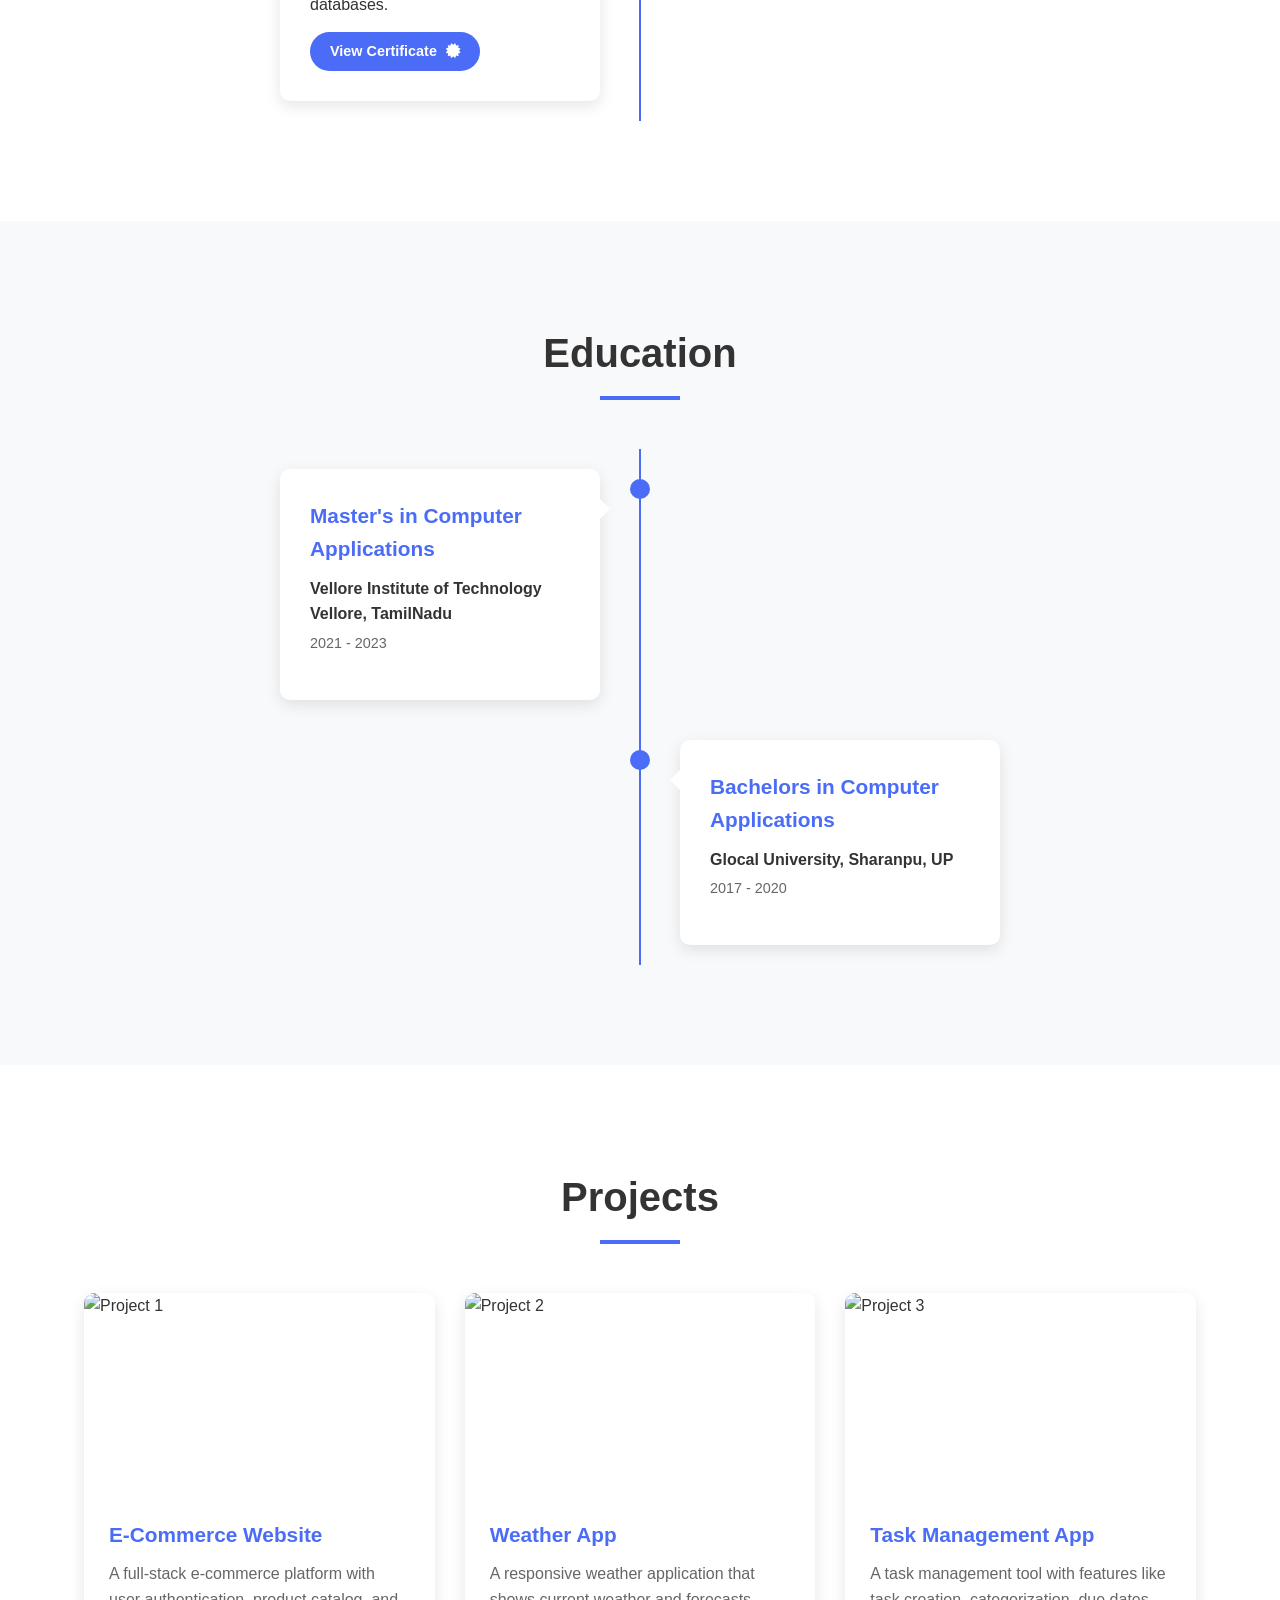
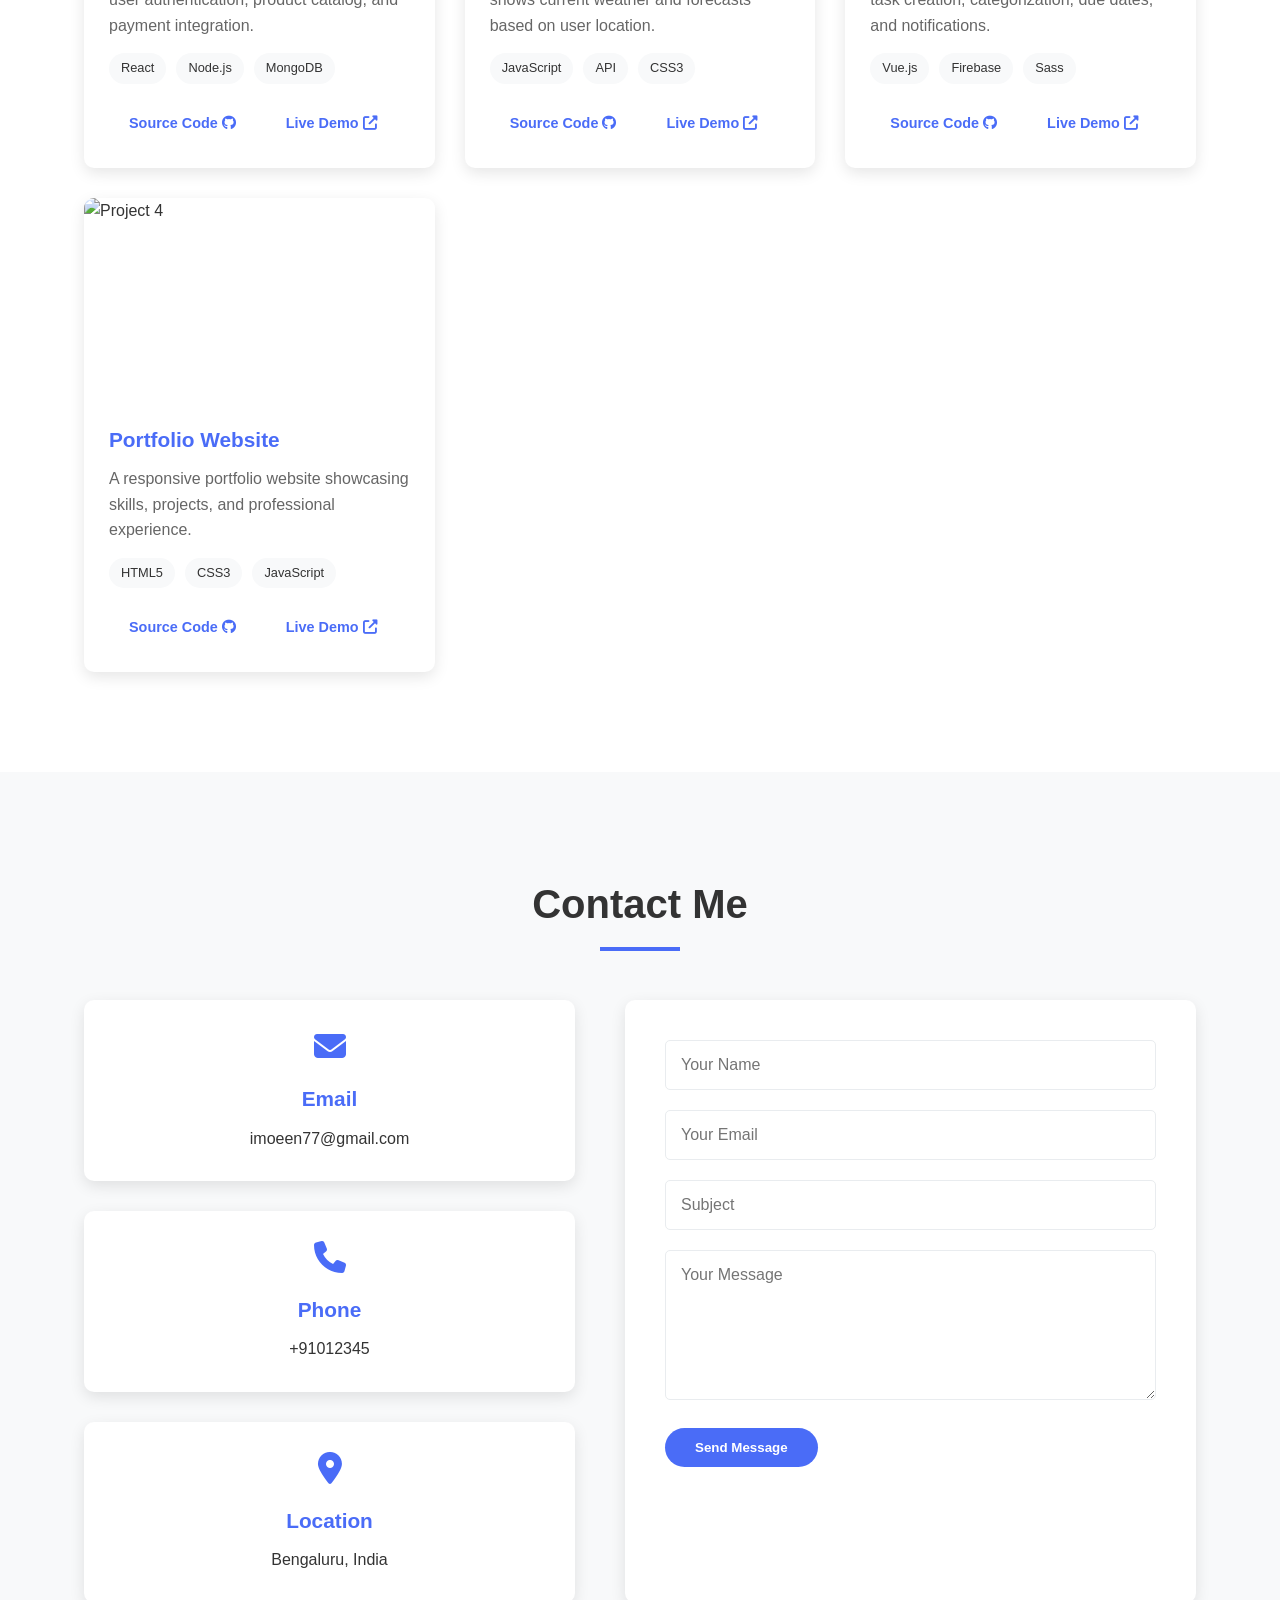
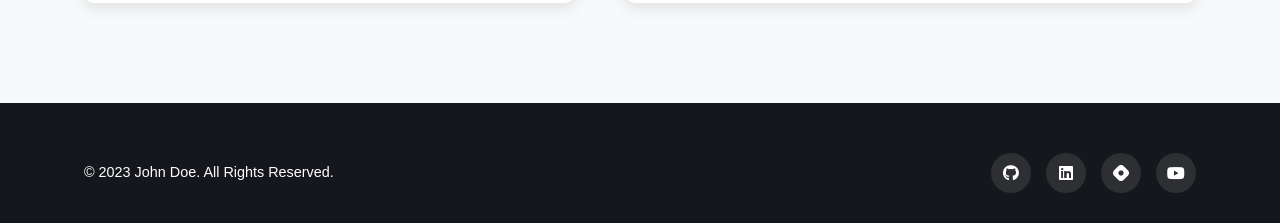
==== commit 2e42ceec: "contact change" ====
--- a/index.html
+++ b/index.html
@@ -335,17 +335,17 @@
                     <div class="contact-item">
                         <i class="fas fa-envelope"></i>
                         <h3>Email</h3>
-                        <p>johndoe@example.com</p>
+                        <p>imoeen77@gmail.com</p>
                     </div>
                     <div class="contact-item">
                         <i class="fas fa-phone"></i>
                         <h3>Phone</h3>
-                        <p>+1 (123) 456-7890</p>
+                        <p>+91012345</p>
                     </div>
                     <div class="contact-item">
                         <i class="fas fa-map-marker-alt"></i>
                         <h3>Location</h3>
-                        <p>San Francisco, CA</p>
+                        <p>Bengaluru, India</p>
                     </div>
                 </div>
                 <div class="contact-form">
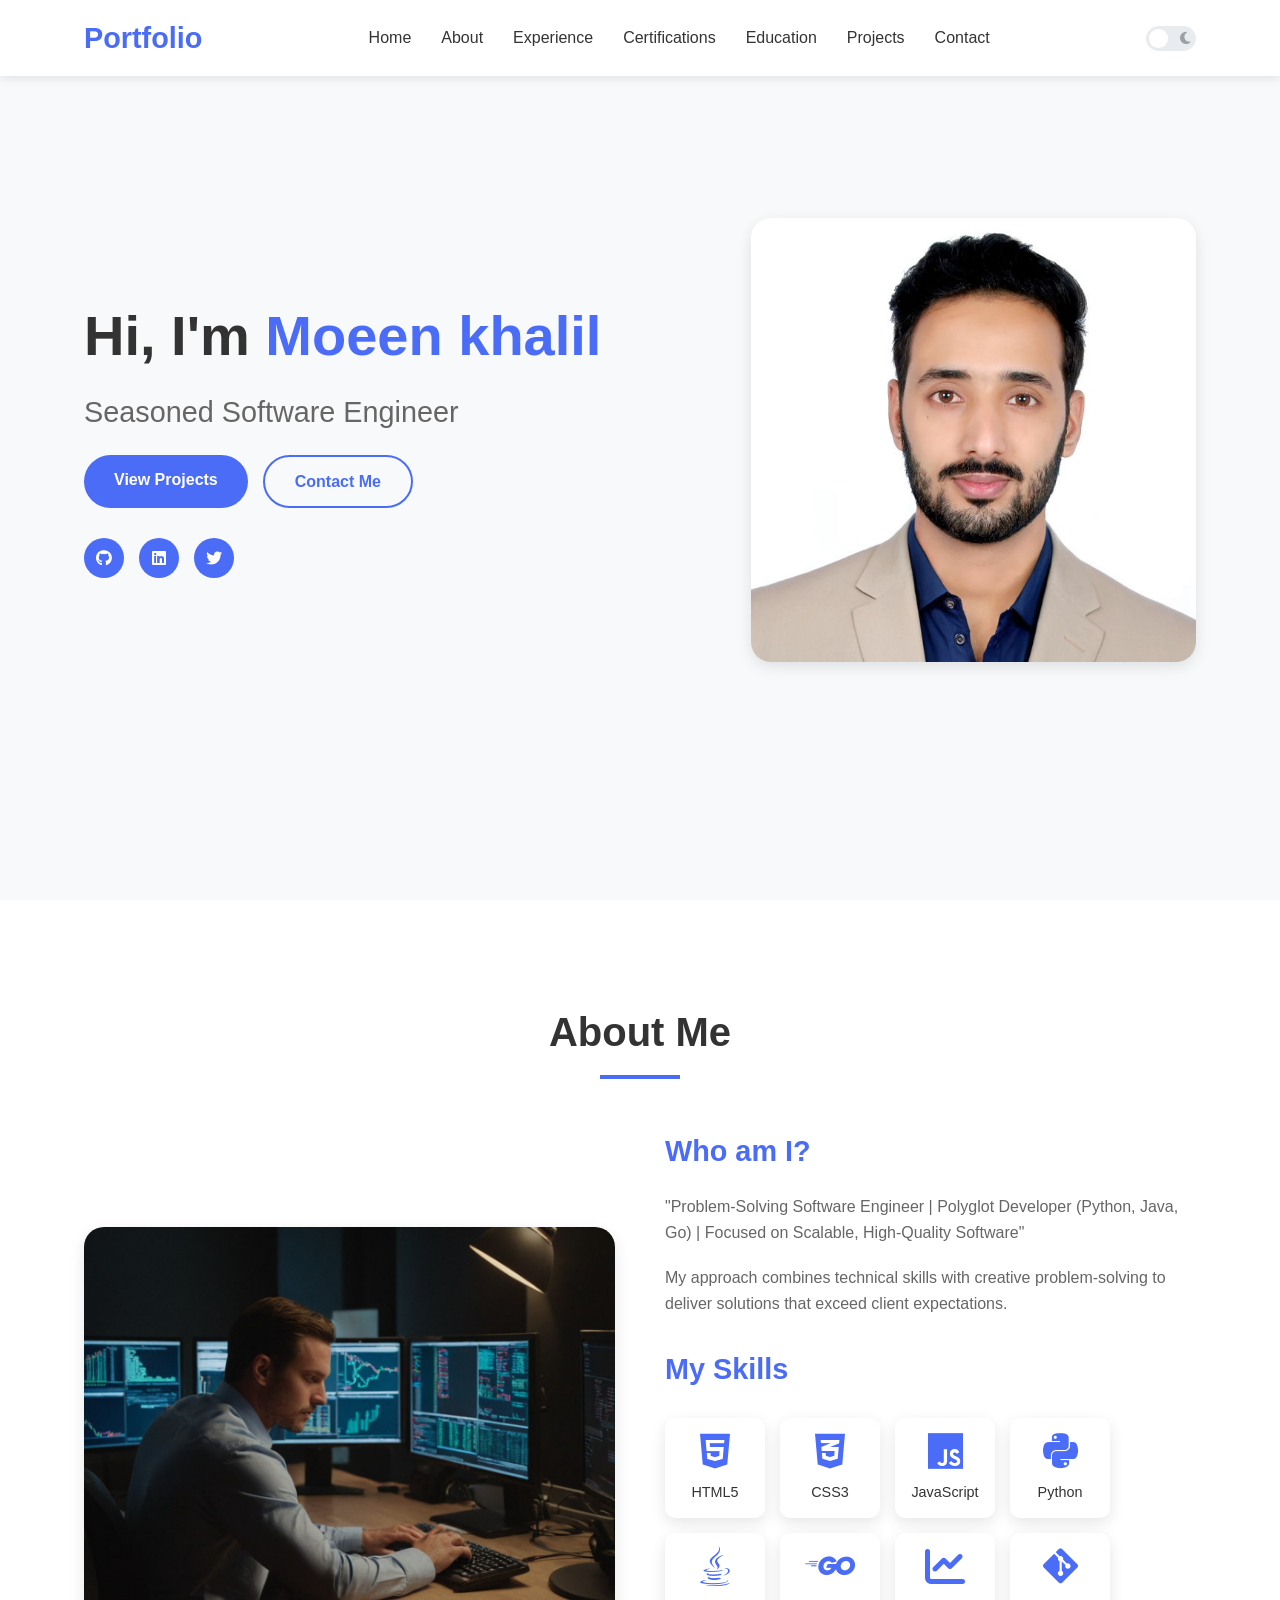
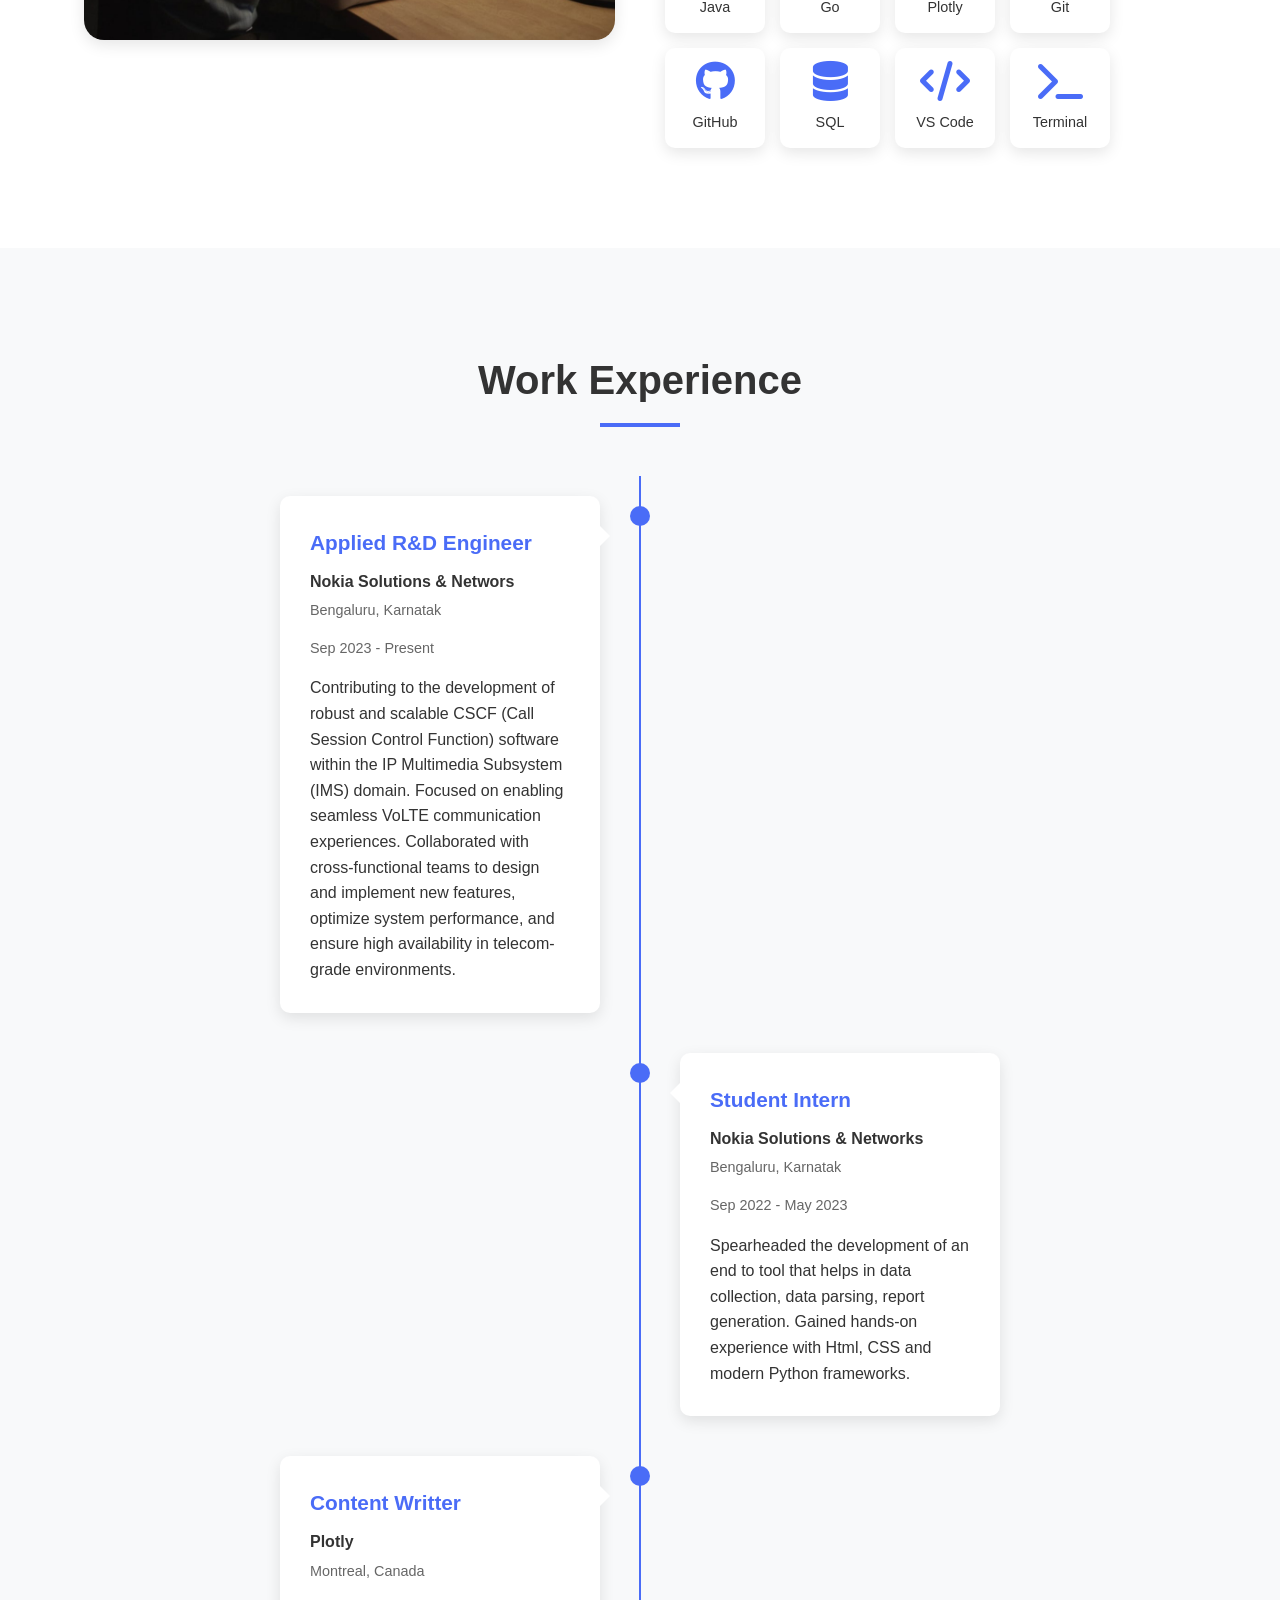
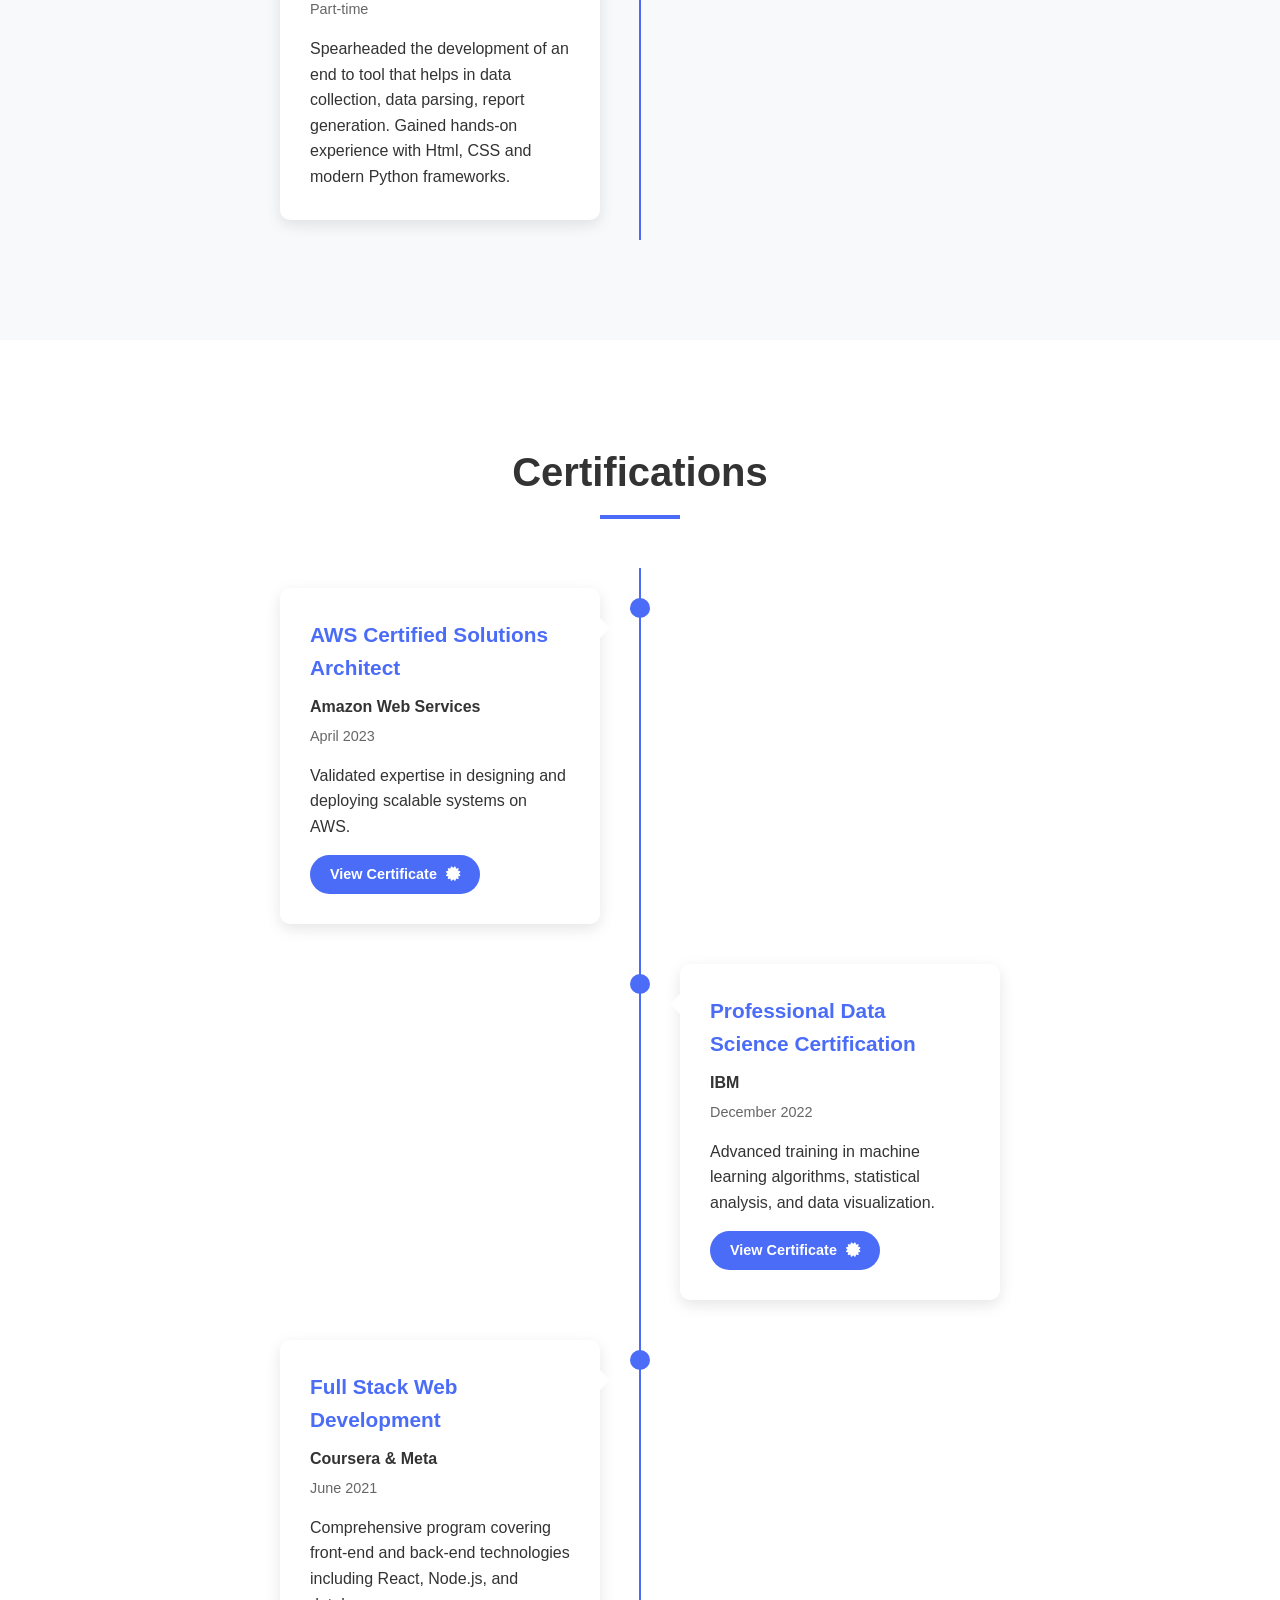
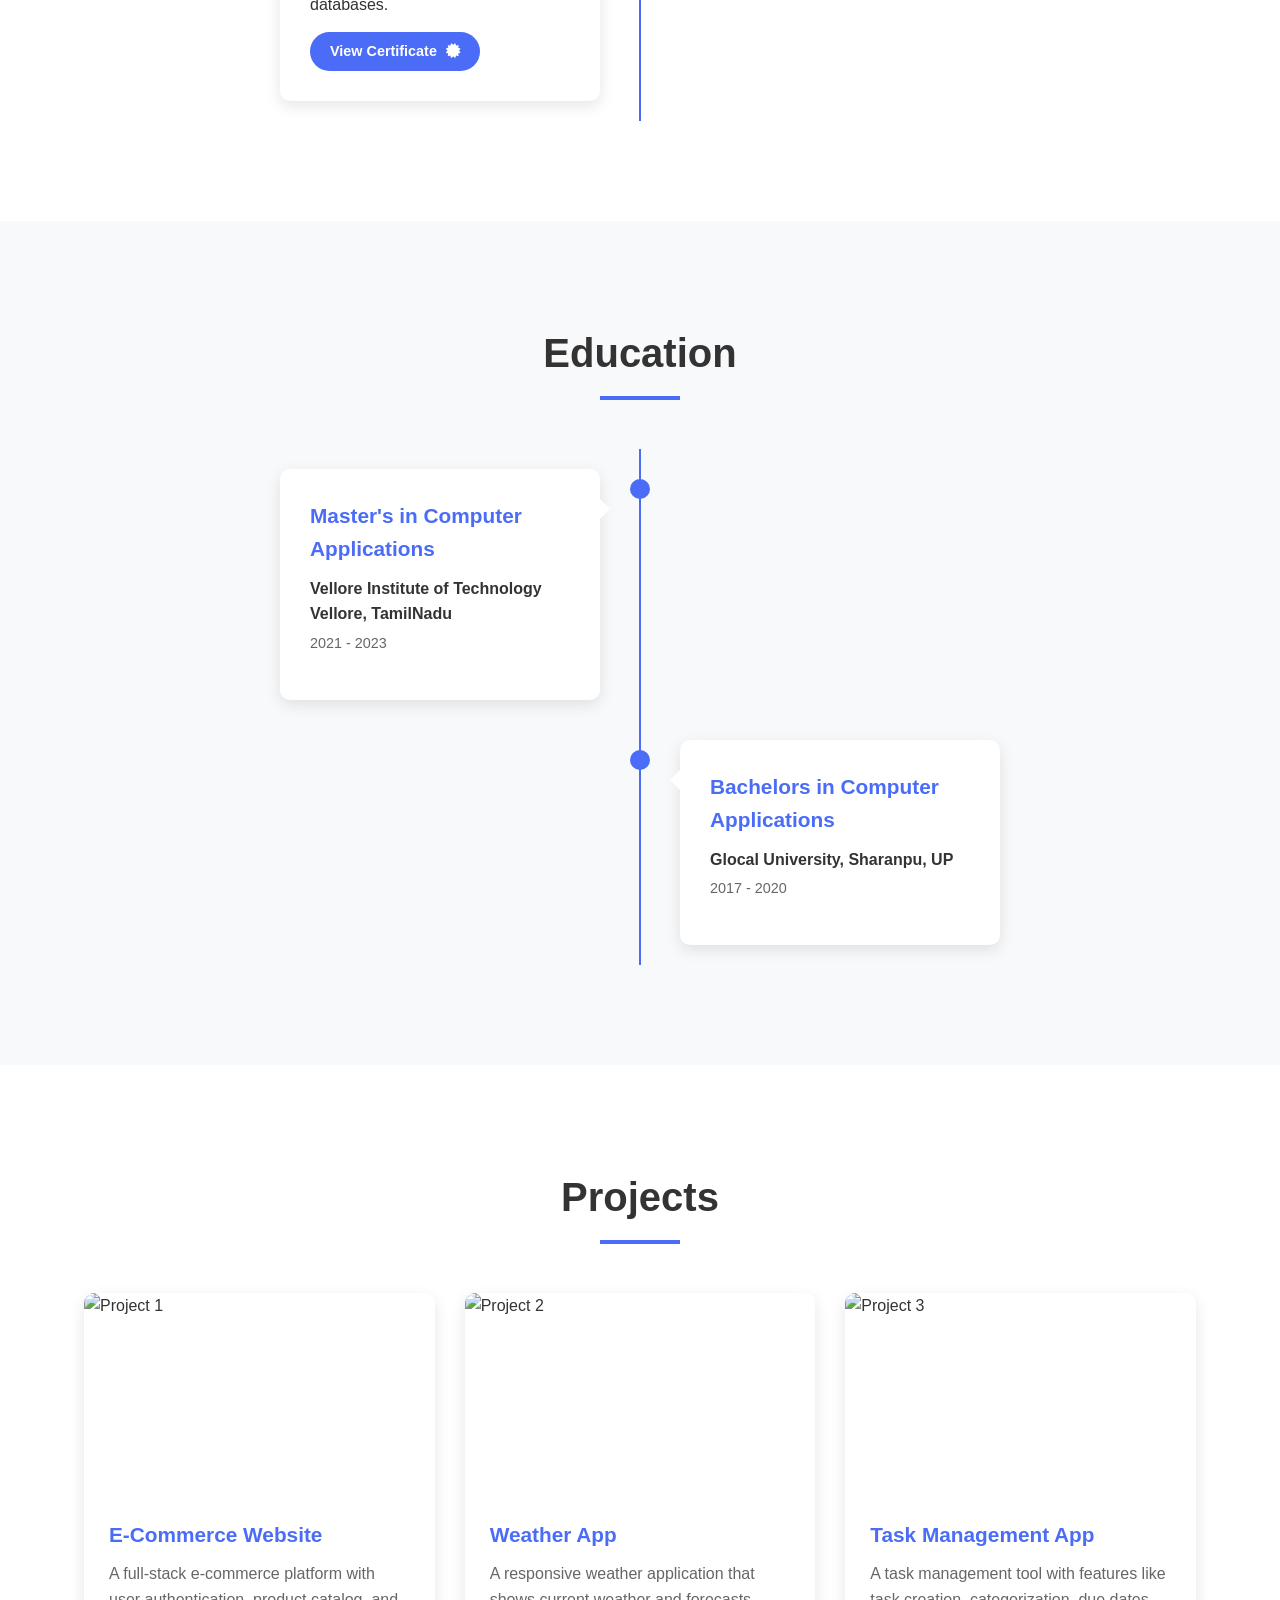
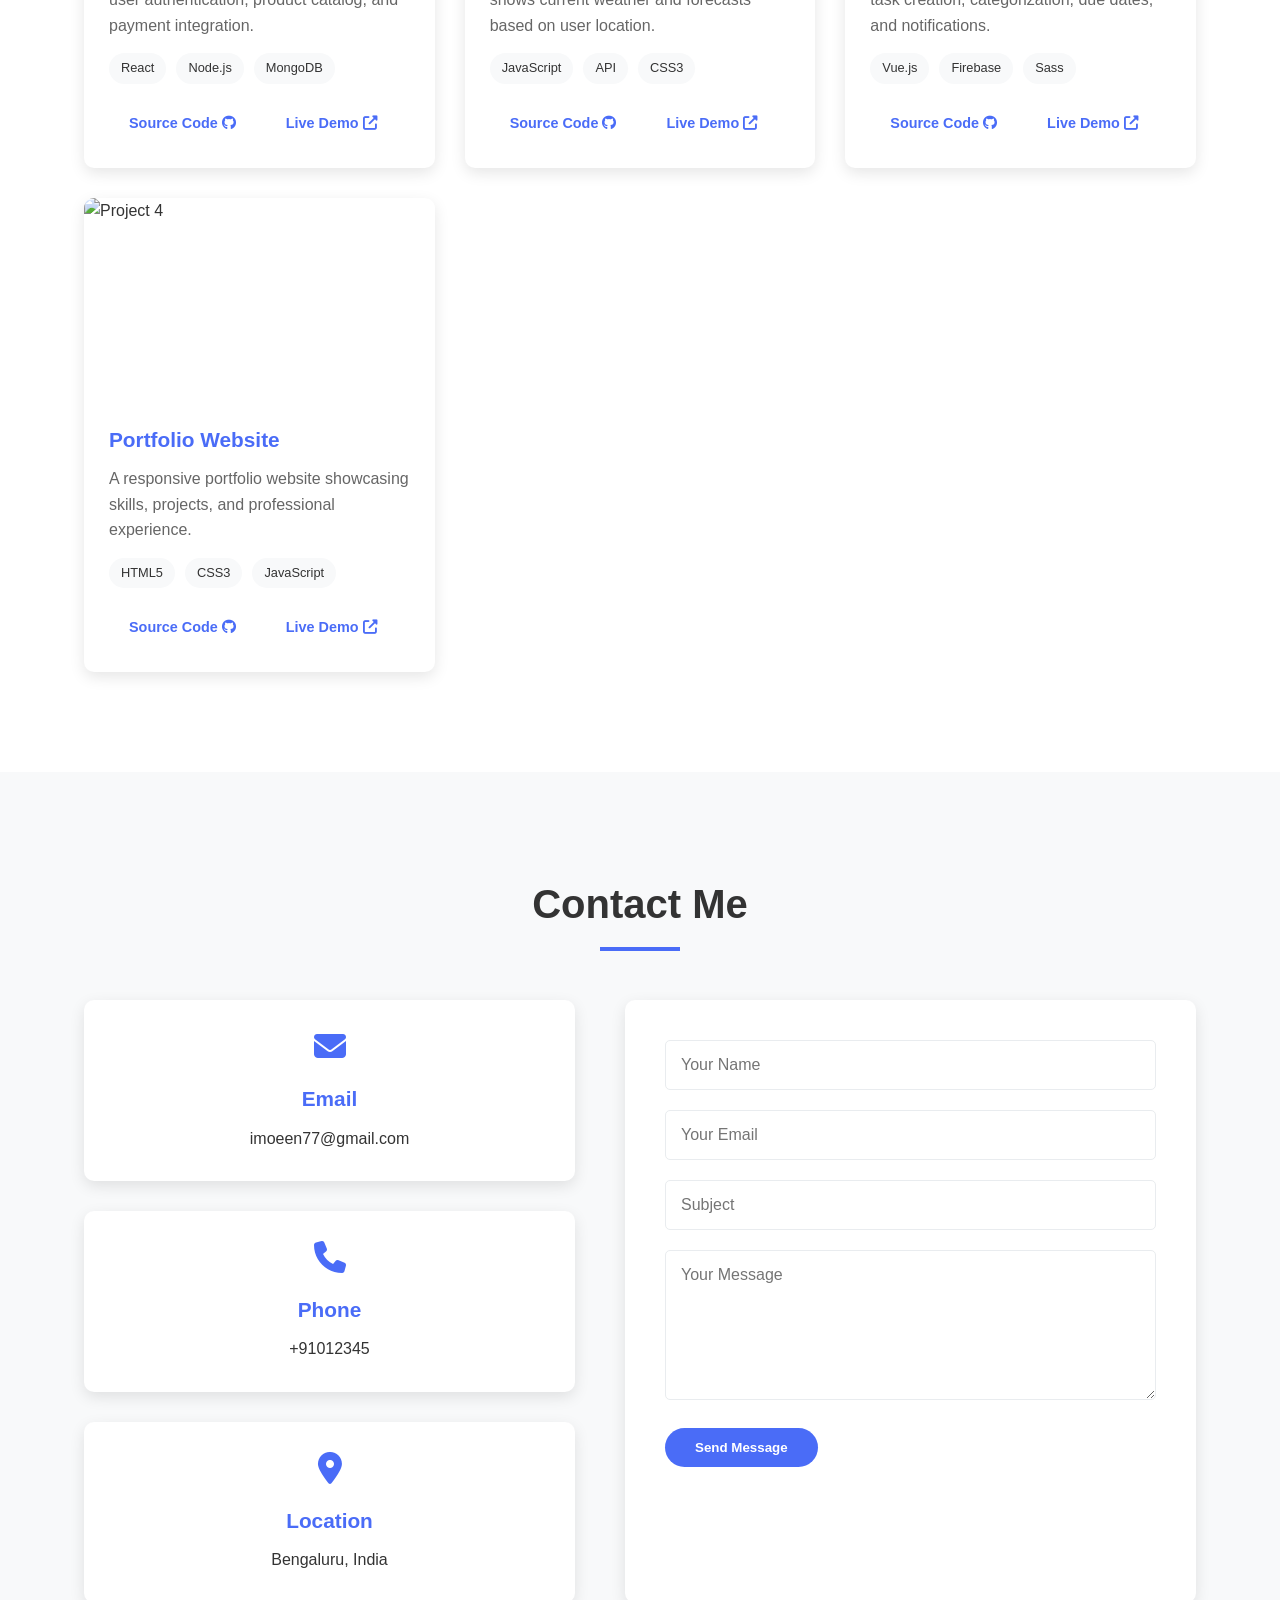
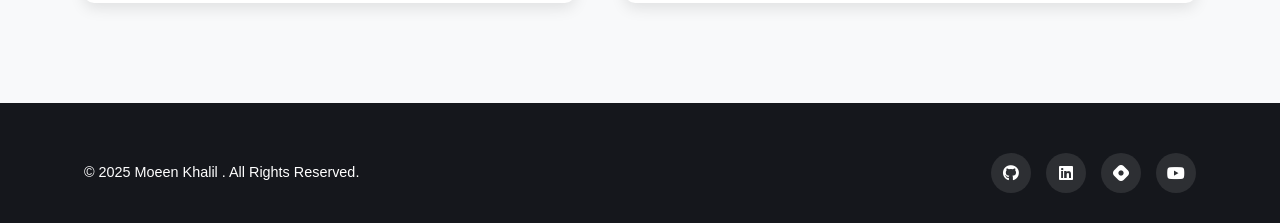
==== commit af5cfb1b: "feat: added the form submission feature. fix: fixed the copy right in thanks page" ====
--- a/index.html
+++ b/index.html
@@ -349,12 +349,13 @@
                     </div>
                 </div>
                 <div class="contact-form">
-                    <form id="contact-form" action="https://formsubmit.co/your-email@example.com" method="POST">
+                    <form id="contact-form" action="imoeen77@gmail.com" method="POST">
                         <!-- FormSubmit configuration -->
                         <input type="hidden" name="_subject" value="New Portfolio Contact!">
                         <input type="hidden" name="_template" value="table">
                         <input type="hidden" name="_captcha" value="false">
-                        <input type="hidden" name="_next" value="https://yourwebsite.com/thanks.html">
+                        <input type="hidden" name="_next" value="./thanks.html">
+                        <input type="text" name="_honey" style="display:none">
                         
                         <div class="form-group">
                             <input type="text" id="name" name="name" placeholder="Your Name" required>
@@ -380,7 +381,7 @@
         <div class="container">
             <div class="footer-content">
                 <div class="copyright">
-                    <p>&copy; 2023 John Doe. All Rights Reserved.</p>
+                    <p>&copy; 2025 Moeen Khalil . All Rights Reserved.</p>
                 </div>
                 <div class="social-links">
                     <a href="#" target="_blank"><i class="fab fa-github"></i></a>
